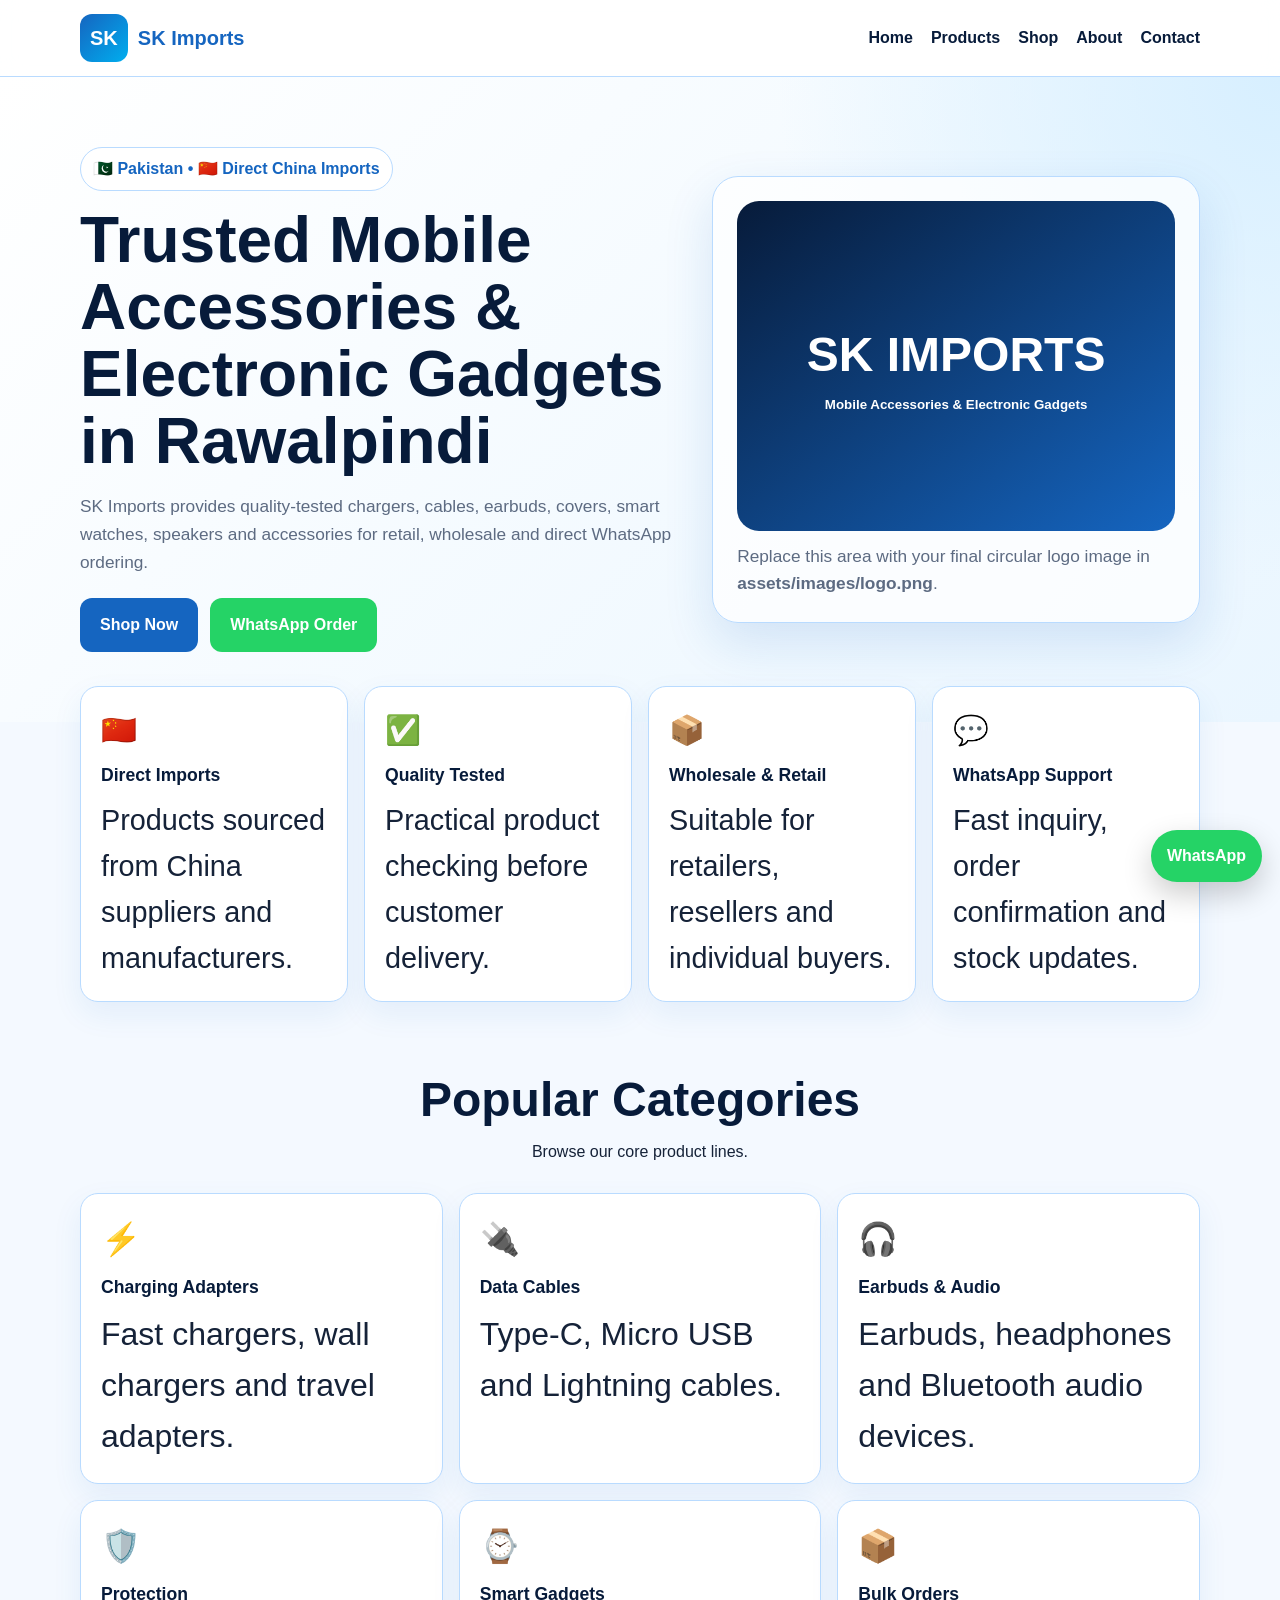
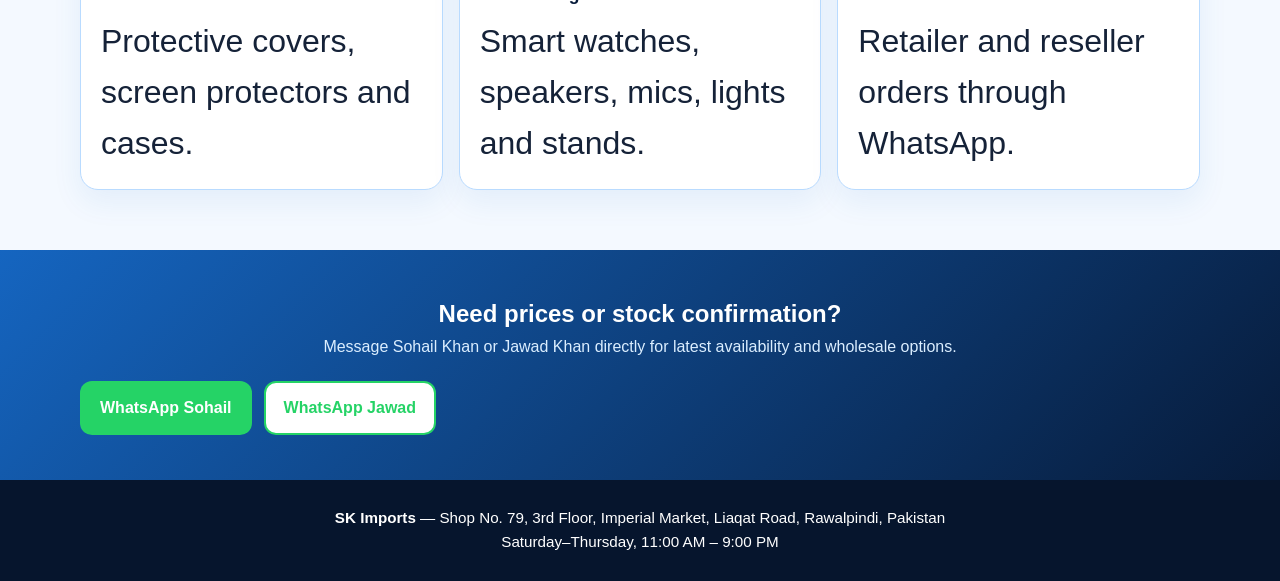
==== index.html @ f92d5bdb "Add files via upload Initial SK Imports Website Upload" ====
<!DOCTYPE html>
<html lang="en">
<head>
  <meta charset="UTF-8" />
  <meta name="viewport" content="width=device-width, initial-scale=1.0" />
  <title>SK Imports | Mobile Accessories & Electronic Gadgets</title>
  <meta name="description" content="SK Imports Rawalpindi - direct China imports of mobile accessories, electronic gadgets, chargers, cables, earbuds, smart watches and wholesale products." />
  <link rel="stylesheet" href="assets/css/style.css" />
</head>
<body>
  <header class="site-header">
    <div class="container nav-wrap">
      <a class="brand" href="index.html">
        <span class="brand-mark">SK</span>
        <span>SK Imports</span>
      </a>
      <button class="menu-btn" id="menuBtn">☰</button>
      <nav class="nav" id="nav">
        <a href="index.html">Home</a>
        <a href="products.html">Products</a>
        <a href="shop.html">Shop</a>
        <a href="about.html">About</a>
        <a href="contact.html">Contact</a>
      </nav>
    </div>
  </header>

  <main>
    <section class="hero">
      <div class="container hero-grid">
        <div class="hero-text">
          <div class="badge">🇵🇰 Pakistan • 🇨🇳 Direct China Imports</div>
          <h1>Trusted Mobile Accessories & Electronic Gadgets in Rawalpindi</h1>
          <p>SK Imports provides quality-tested chargers, cables, earbuds, covers, smart watches, speakers and accessories for retail, wholesale and direct WhatsApp ordering.</p>
          <div class="hero-actions">
            <a class="btn primary" href="shop.html">Shop Now</a>
            <a class="btn whatsapp" href="https://wa.me/923073342017?text=Hello%20SK%20Imports!%20I%20want%20to%20place%20an%20order." target="_blank">WhatsApp Order</a>
          </div>
        </div>
        <div class="hero-card">
          <div class="logo-placeholder">
            <span>SK IMPORTS</span>
            <small>Mobile Accessories & Electronic Gadgets</small>
          </div>
          <p class="micro">Replace this area with your final circular logo image in <b>assets/images/logo.png</b>.</p>
        </div>
      </div>
    </section>

    <section class="features container">
      <div class="feature-card">🇨🇳 <h3>Direct Imports</h3><p>Products sourced from China suppliers and manufacturers.</p></div>
      <div class="feature-card">✅ <h3>Quality Tested</h3><p>Practical product checking before customer delivery.</p></div>
      <div class="feature-card">📦 <h3>Wholesale & Retail</h3><p>Suitable for retailers, resellers and individual buyers.</p></div>
      <div class="feature-card">💬 <h3>WhatsApp Support</h3><p>Fast inquiry, order confirmation and stock updates.</p></div>
    </section>

    <section class="container section">
      <div class="section-head">
        <h2>Popular Categories</h2>
        <p>Browse our core product lines.</p>
      </div>
      <div class="category-grid">
        <a class="category-card" href="shop.html#chargers">⚡<h3>Charging Adapters</h3><p>Fast chargers, wall chargers and travel adapters.</p></a>
        <a class="category-card" href="shop.html#cables">🔌<h3>Data Cables</h3><p>Type-C, Micro USB and Lightning cables.</p></a>
        <a class="category-card" href="shop.html#audio">🎧<h3>Earbuds & Audio</h3><p>Earbuds, headphones and Bluetooth audio devices.</p></a>
        <a class="category-card" href="shop.html#protection">🛡️<h3>Protection</h3><p>Protective covers, screen protectors and cases.</p></a>
        <a class="category-card" href="shop.html#gadgets">⌚<h3>Smart Gadgets</h3><p>Smart watches, speakers, mics, lights and stands.</p></a>
        <a class="category-card" href="shop.html#bulk">📦<h3>Bulk Orders</h3><p>Retailer and reseller orders through WhatsApp.</p></a>
      </div>
    </section>

    <section class="cta">
      <div class="container cta-box">
        <h2>Need prices or stock confirmation?</h2>
        <p>Message Sohail Khan or Jawad Khan directly for latest availability and wholesale options.</p>
        <div class="hero-actions">
          <a class="btn whatsapp" href="https://wa.me/923073342017?text=Hello%20Sohail%20Khan!%20Please%20share%20SK%20Imports%20product%20details." target="_blank">WhatsApp Sohail</a>
          <a class="btn whatsapp outline-green" href="https://wa.me/923275238548?text=Hello%20Jawad%20Khan!%20Please%20share%20SK%20Imports%20product%20details." target="_blank">WhatsApp Jawad</a>
        </div>
      </div>
    </section>
  </main>

  <a class="floating-wa" href="https://wa.me/923073342017?text=Hello%20SK%20Imports!%20I%20want%20to%20order." target="_blank">WhatsApp</a>

  <footer class="footer">
    <div class="container">
      <p><b>SK Imports</b> — Shop No. 79, 3rd Floor, Imperial Market, Liaqat Road, Rawalpindi, Pakistan</p>
      <p>Saturday–Thursday, 11:00 AM – 9:00 PM</p>
    </div>
  </footer>
  <script src="assets/js/script.js"></script>
</body>
</html>
---- assets/css/style.css ----
*{box-sizing:border-box;margin:0;padding:0}
:root{
  --primary:#1565C0;
  --accent:#00AEEF;
  --dark:#071B3A;
  --soft:#F4F9FF;
  --line:#B9DBFF;
  --text:#152238;
  --muted:#5d6b82;
  --whatsapp:#25D366;
  --white:#fff;
}
body{font-family:Arial,Helvetica,sans-serif;background:var(--soft);color:var(--text);line-height:1.6}
a{text-decoration:none;color:inherit}
.container{width:min(1120px,92%);margin:auto}
.site-header{position:sticky;top:0;z-index:20;background:rgba(255,255,255,.92);backdrop-filter:blur(12px);border-bottom:1px solid var(--line)}
.nav-wrap{display:flex;justify-content:space-between;align-items:center;padding:14px 0}
.brand{display:flex;align-items:center;gap:10px;font-weight:800;color:var(--primary);font-size:1.25rem}
.brand-mark{background:linear-gradient(135deg,var(--primary),var(--accent));color:white;padding:8px 10px;border-radius:12px}
.nav{display:flex;gap:18px;align-items:center}
.nav a{font-weight:700;color:var(--dark)}
.menu-btn{display:none;background:var(--primary);color:white;border:0;border-radius:10px;padding:8px 12px;font-size:1.2rem}
.hero{background:radial-gradient(circle at top right,#d7efff,transparent 35%),linear-gradient(135deg,#ffffff,#eaf6ff);padding:70px 0}
.hero-grid{display:grid;grid-template-columns:1.1fr .9fr;gap:36px;align-items:center}
.badge{display:inline-block;background:white;border:1px solid var(--line);padding:8px 12px;border-radius:999px;color:var(--primary);font-weight:700;margin-bottom:16px}
.hero h1{font-size:clamp(2rem,5vw,4rem);line-height:1.05;color:var(--dark);margin-bottom:18px}
.hero p,.lead{font-size:1.08rem;color:var(--muted);max-width:760px}
.hero-actions{display:flex;gap:12px;flex-wrap:wrap;margin-top:22px}
.btn{display:inline-block;padding:12px 18px;border-radius:12px;font-weight:800;border:2px solid transparent;text-align:center}
.primary{background:var(--primary);color:white}
.whatsapp{background:var(--whatsapp);color:white}
.outline-green{background:white;color:var(--whatsapp);border-color:var(--whatsapp)}
.full{width:100%;margin-top:12px}
.hero-card{background:rgba(255,255,255,.75);border:1px solid var(--line);border-radius:26px;padding:24px;box-shadow:0 20px 50px rgba(21,101,192,.14)}
.logo-placeholder{height:330px;border-radius:22px;background:linear-gradient(145deg,#071B3A,#1565C0);display:flex;flex-direction:column;align-items:center;justify-content:center;color:white;text-align:center}
.logo-placeholder span{font-size:3rem;font-weight:900}
.logo-placeholder small{font-weight:700}
.micro{font-size:.85rem;margin-top:12px;color:var(--muted)}
.features{display:grid;grid-template-columns:repeat(4,1fr);gap:16px;margin-top:-36px}
.feature-card,.category-card,.shop-card,.team-card,.contact-card{background:white;border:1px solid var(--line);border-radius:18px;padding:20px;box-shadow:0 12px 30px rgba(21,101,192,.08)}
.feature-card{font-size:1.8rem}
.feature-card h3,.category-card h3{font-size:1.1rem;color:var(--dark);margin:8px 0}
.section{padding:60px 0}
.section-head{text-align:center;margin-bottom:28px}
.section-head h2,.page h1{font-size:clamp(1.8rem,4vw,3rem);color:var(--dark)}
.category-grid{display:grid;grid-template-columns:repeat(3,1fr);gap:16px}
.category-card{display:block;transition:.2s ease;font-size:2rem}
.category-card:hover{transform:translateY(-4px);border-color:var(--accent)}
.cta{padding:45px 0;background:linear-gradient(135deg,var(--primary),var(--dark));color:white}
.cta-box{text-align:center}
.cta p{color:#dbeeff}
.footer{background:#06152d;color:white;text-align:center;padding:26px 0;font-size:.95rem}
.page{min-height:70vh}
.product-list,.team-grid,.contact-grid{display:grid;grid-template-columns:repeat(2,1fr);gap:18px;margin-top:26px}
.product-list div{background:white;border:1px solid var(--line);border-radius:18px;padding:24px}
.product-list ul{padding-left:22px;margin-top:10px}
.filters{display:flex;gap:10px;flex-wrap:wrap;margin:24px 0}
.filters button{border:1px solid var(--line);background:white;border-radius:999px;padding:10px 14px;font-weight:800;cursor:pointer}
.filters button.active{background:var(--primary);color:white}
.shop-grid{display:grid;grid-template-columns:repeat(3,1fr);gap:18px}
.photo{height:160px;background:linear-gradient(135deg,#eef7ff,#ffffff);border:2px dashed var(--line);border-radius:14px;display:flex;align-items:center;justify-content:center;color:var(--primary);font-weight:800;margin-bottom:12px}
.stock{display:inline-block;padding:4px 10px;border-radius:999px;font-size:.8rem;font-weight:800;margin-bottom:8px}
.stock.in{background:#e7fff1;color:#087a35}
.stock.out{background:#ffeaea;color:#a30b0b}
.bulk-box{margin-top:30px;background:white;border:1px solid var(--line);border-radius:20px;padding:24px;text-align:center}
.wide{grid-column:1/-1}
.floating-wa{position:fixed;right:18px;bottom:18px;background:var(--whatsapp);color:white;font-weight:900;padding:13px 16px;border-radius:999px;box-shadow:0 12px 30px rgba(0,0,0,.2);z-index:30}
@media(max-width:850px){
  .menu-btn{display:block}
  .nav{display:none;position:absolute;left:4%;right:4%;top:64px;background:white;border:1px solid var(--line);border-radius:16px;padding:16px;flex-direction:column;align-items:flex-start}
  .nav.show{display:flex}
  .hero-grid,.product-list,.team-grid,.contact-grid{grid-template-columns:1fr}
  .features,.category-grid,.shop-grid{grid-template-columns:1fr}
  .hero{padding:44px 0}
  .logo-placeholder{height:230px}
  .floating-wa{left:18px;text-align:center}
}
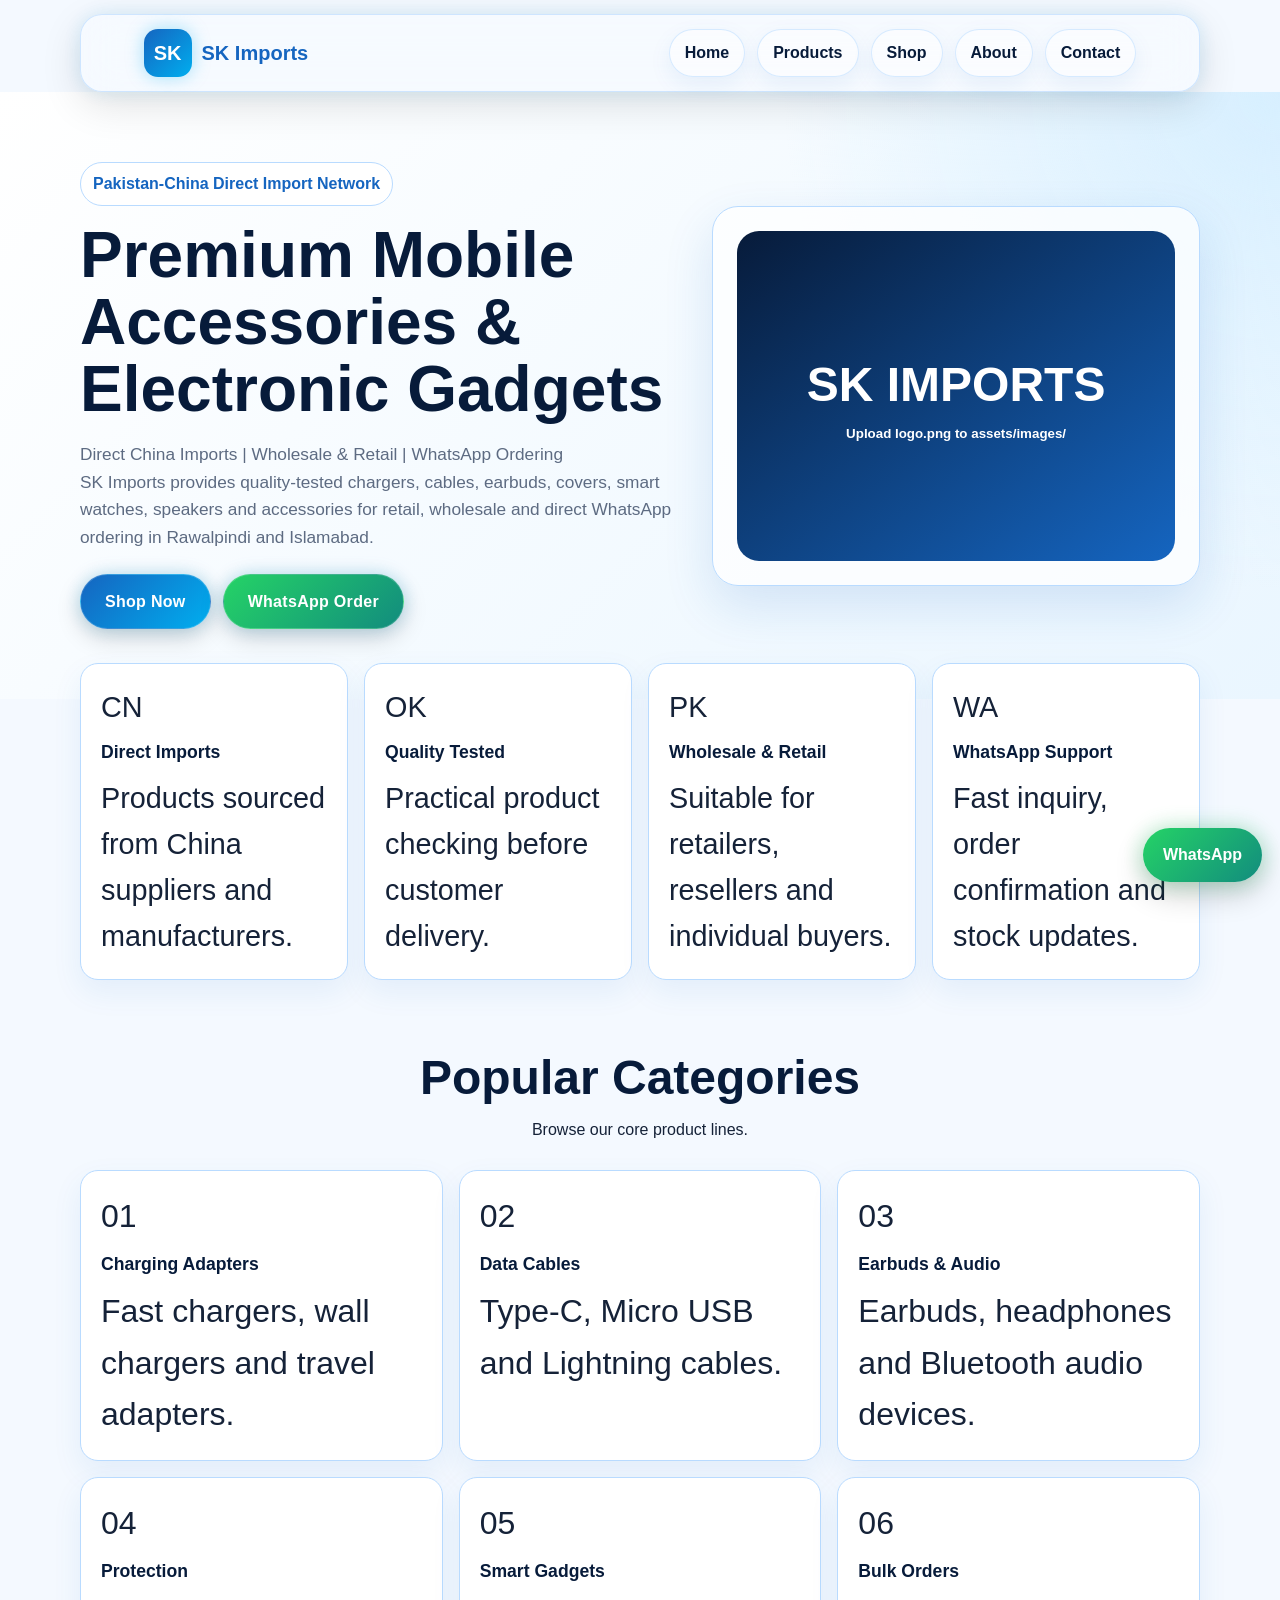
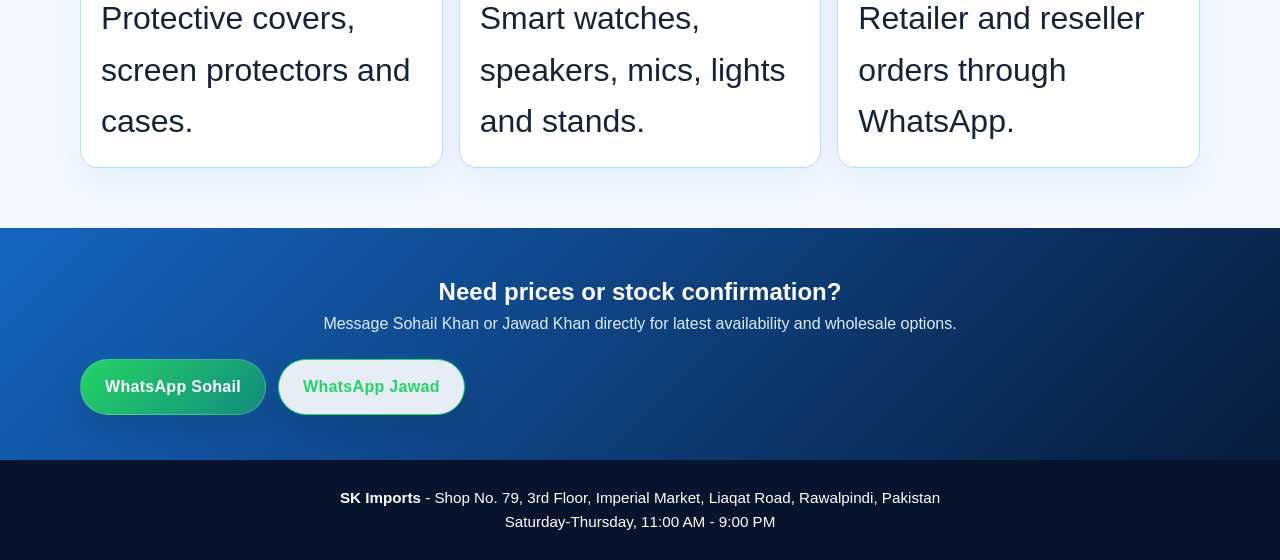
==== commit 8f4ae0d2: "Refine homepage typography and feature icons" ====
--- a/index.html
+++ b/index.html
@@ -5,6 +5,9 @@
   <meta name="viewport" content="width=device-width, initial-scale=1.0" />
   <title>SK Imports | Mobile Accessories & Electronic Gadgets</title>
   <meta name="description" content="SK Imports Rawalpindi - direct China imports of mobile accessories, electronic gadgets, chargers, cables, earbuds, smart watches and wholesale products." />
+  <link rel="preconnect" href="https://fonts.googleapis.com" />
+  <link rel="preconnect" href="https://fonts.gstatic.com" crossorigin />
+  <link href="https://fonts.googleapis.com/css2?family=Poppins:wght@300;400;500;600;700;800;900&display=swap" rel="stylesheet" />
   <link rel="stylesheet" href="assets/css/style.css" />
 </head>
 <body>
@@ -14,7 +17,7 @@
         <span class="brand-mark">SK</span>
         <span>SK Imports</span>
       </a>
-      <button class="menu-btn" id="menuBtn">☰</button>
+      <button class="menu-btn" id="menuBtn">Menu</button>
       <nav class="nav" id="nav">
         <a href="index.html">Home</a>
         <a href="products.html">Products</a>
@@ -29,29 +32,29 @@
     <section class="hero">
       <div class="container hero-grid">
         <div class="hero-text">
-          <div class="badge">🇵🇰 Pakistan • 🇨🇳 Direct China Imports</div>
-          <h1>Trusted Mobile Accessories & Electronic Gadgets in Rawalpindi</h1>
-          <p>SK Imports provides quality-tested chargers, cables, earbuds, covers, smart watches, speakers and accessories for retail, wholesale and direct WhatsApp ordering.</p>
+          <div class="badge">Pakistan-China Direct Import Network</div>
+          <h1>Premium Mobile Accessories & Electronic Gadgets</h1>
+          <p class="hero-subtitle">Direct China Imports | Wholesale & Retail | WhatsApp Ordering</p>
+          <p>SK Imports provides quality-tested chargers, cables, earbuds, covers, smart watches, speakers and accessories for retail, wholesale and direct WhatsApp ordering in Rawalpindi and Islamabad.</p>
           <div class="hero-actions">
             <a class="btn primary" href="shop.html">Shop Now</a>
             <a class="btn whatsapp" href="https://wa.me/923073342017?text=Hello%20SK%20Imports!%20I%20want%20to%20place%20an%20order." target="_blank">WhatsApp Order</a>
           </div>
         </div>
-        <div class="hero-card">
-          <div class="logo-placeholder">
+        <div class="hero-card logo-panel">
+          <div class="logo-placeholder premium-logo">
             <span>SK IMPORTS</span>
-            <small>Mobile Accessories & Electronic Gadgets</small>
+            <small>Upload logo.png to assets/images/</small>
           </div>
-          <p class="micro">Replace this area with your final circular logo image in <b>assets/images/logo.png</b>.</p>
         </div>
       </div>
     </section>
 
     <section class="features container">
-      <div class="feature-card">🇨🇳 <h3>Direct Imports</h3><p>Products sourced from China suppliers and manufacturers.</p></div>
-      <div class="feature-card">✅ <h3>Quality Tested</h3><p>Practical product checking before customer delivery.</p></div>
-      <div class="feature-card">📦 <h3>Wholesale & Retail</h3><p>Suitable for retailers, resellers and individual buyers.</p></div>
-      <div class="feature-card">💬 <h3>WhatsApp Support</h3><p>Fast inquiry, order confirmation and stock updates.</p></div>
+      <div class="feature-card"><div class="feature-icon">CN</div><h3>Direct Imports</h3><p>Products sourced from China suppliers and manufacturers.</p></div>
+      <div class="feature-card"><div class="feature-icon">OK</div><h3>Quality Tested</h3><p>Practical product checking before customer delivery.</p></div>
+      <div class="feature-card"><div class="feature-icon">PK</div><h3>Wholesale & Retail</h3><p>Suitable for retailers, resellers and individual buyers.</p></div>
+      <div class="feature-card"><div class="feature-icon">WA</div><h3>WhatsApp Support</h3><p>Fast inquiry, order confirmation and stock updates.</p></div>
     </section>
 
     <section class="container section">
@@ -60,12 +63,12 @@
         <p>Browse our core product lines.</p>
       </div>
       <div class="category-grid">
-        <a class="category-card" href="shop.html#chargers">⚡<h3>Charging Adapters</h3><p>Fast chargers, wall chargers and travel adapters.</p></a>
-        <a class="category-card" href="shop.html#cables">🔌<h3>Data Cables</h3><p>Type-C, Micro USB and Lightning cables.</p></a>
-        <a class="category-card" href="shop.html#audio">🎧<h3>Earbuds & Audio</h3><p>Earbuds, headphones and Bluetooth audio devices.</p></a>
-        <a class="category-card" href="shop.html#protection">🛡️<h3>Protection</h3><p>Protective covers, screen protectors and cases.</p></a>
-        <a class="category-card" href="shop.html#gadgets">⌚<h3>Smart Gadgets</h3><p>Smart watches, speakers, mics, lights and stands.</p></a>
-        <a class="category-card" href="shop.html#bulk">📦<h3>Bulk Orders</h3><p>Retailer and reseller orders through WhatsApp.</p></a>
+        <a class="category-card" href="shop.html#chargers"><div class="feature-icon">01</div><h3>Charging Adapters</h3><p>Fast chargers, wall chargers and travel adapters.</p></a>
+        <a class="category-card" href="shop.html#cables"><div class="feature-icon">02</div><h3>Data Cables</h3><p>Type-C, Micro USB and Lightning cables.</p></a>
+        <a class="category-card" href="shop.html#audio"><div class="feature-icon">03</div><h3>Earbuds & Audio</h3><p>Earbuds, headphones and Bluetooth audio devices.</p></a>
+        <a class="category-card" href="shop.html#protection"><div class="feature-icon">04</div><h3>Protection</h3><p>Protective covers, screen protectors and cases.</p></a>
+        <a class="category-card" href="shop.html#gadgets"><div class="feature-icon">05</div><h3>Smart Gadgets</h3><p>Smart watches, speakers, mics, lights and stands.</p></a>
+        <a class="category-card" href="shop.html#bulk"><div class="feature-icon">06</div><h3>Bulk Orders</h3><p>Retailer and reseller orders through WhatsApp.</p></a>
       </div>
     </section>
 
@@ -85,10 +88,10 @@
 
   <footer class="footer">
     <div class="container">
-      <p><b>SK Imports</b> — Shop No. 79, 3rd Floor, Imperial Market, Liaqat Road, Rawalpindi, Pakistan</p>
-      <p>Saturday–Thursday, 11:00 AM – 9:00 PM</p>
+      <p><b>SK Imports</b> - Shop No. 79, 3rd Floor, Imperial Market, Liaqat Road, Rawalpindi, Pakistan</p>
+      <p>Saturday-Thursday, 11:00 AM - 9:00 PM</p>
     </div>
   </footer>
   <script src="assets/js/script.js"></script>
 </body>
-</html>
+</html>
--- a/assets/css/style.css
+++ b/assets/css/style.css
@@ -13,23 +13,27 @@
 body{font-family:Arial,Helvetica,sans-serif;background:var(--soft);color:var(--text);line-height:1.6}
 a{text-decoration:none;color:inherit}
 .container{width:min(1120px,92%);margin:auto}
-.site-header{position:sticky;top:0;z-index:20;background:rgba(255,255,255,.92);backdrop-filter:blur(12px);border-bottom:1px solid var(--line)}
-.nav-wrap{display:flex;justify-content:space-between;align-items:center;padding:14px 0}
+.site-header{position:sticky;top:14px;z-index:999;width:min(1120px,92%);margin:14px auto 0;background:rgba(255,255,255,.18);backdrop-filter:blur(18px);border:1px solid rgba(185,219,255,.65);border-radius:22px;box-shadow:0 12px 40px rgba(0,0,0,.12),0 0 20px rgba(0,174,239,.12)}
+.nav-wrap{display:flex;justify-content:space-between;align-items:center;padding:14px 18px}
 .brand{display:flex;align-items:center;gap:10px;font-weight:800;color:var(--primary);font-size:1.25rem}
-.brand-mark{background:linear-gradient(135deg,var(--primary),var(--accent));color:white;padding:8px 10px;border-radius:12px}
-.nav{display:flex;gap:18px;align-items:center}
-.nav a{font-weight:700;color:var(--dark)}
-.menu-btn{display:none;background:var(--primary);color:white;border:0;border-radius:10px;padding:8px 12px;font-size:1.2rem}
+.brand-mark{background:linear-gradient(135deg,var(--primary),var(--accent));color:white;padding:8px 10px;border-radius:14px;box-shadow:0 0 18px rgba(0,174,239,.35)}
+.nav{display:flex;gap:12px;align-items:center}
+.nav a{font-weight:800;color:var(--dark);padding:10px 15px;border-radius:999px;background:rgba(255,255,255,.48);border:1px solid rgba(185,219,255,.55);box-shadow:0 8px 22px rgba(21,101,192,.08);transition:all .3s ease}
+.nav a:hover{color:white;background:linear-gradient(135deg,#1565C0,#00AEEF);transform:translateY(-3px);box-shadow:0 12px 28px rgba(0,174,239,.28)}
+.menu-btn{display:none;background:linear-gradient(135deg,#1565C0,#00AEEF);color:white;border:0;border-radius:999px;padding:9px 14px;font-size:1.2rem;box-shadow:0 8px 25px rgba(0,174,239,.25)}
 .hero{background:radial-gradient(circle at top right,#d7efff,transparent 35%),linear-gradient(135deg,#ffffff,#eaf6ff);padding:70px 0}
 .hero-grid{display:grid;grid-template-columns:1.1fr .9fr;gap:36px;align-items:center}
 .badge{display:inline-block;background:white;border:1px solid var(--line);padding:8px 12px;border-radius:999px;color:var(--primary);font-weight:700;margin-bottom:16px}
 .hero h1{font-size:clamp(2rem,5vw,4rem);line-height:1.05;color:var(--dark);margin-bottom:18px}
 .hero p,.lead{font-size:1.08rem;color:var(--muted);max-width:760px}
 .hero-actions{display:flex;gap:12px;flex-wrap:wrap;margin-top:22px}
-.btn{display:inline-block;padding:12px 18px;border-radius:12px;font-weight:800;border:2px solid transparent;text-align:center}
-.primary{background:var(--primary);color:white}
-.whatsapp{background:var(--whatsapp);color:white}
-.outline-green{background:white;color:var(--whatsapp);border-color:var(--whatsapp)}
+.btn{display:inline-flex;align-items:center;justify-content:center;padding:14px 24px;border-radius:999px;font-weight:800;letter-spacing:.3px;border:1px solid rgba(255,255,255,.18);text-align:center;position:relative;overflow:hidden;backdrop-filter:blur(14px);transition:all .35s ease;box-shadow:0 8px 25px rgba(0,0,0,.18),0 0 18px rgba(0,174,239,.22);transform:translateY(0)}
+.btn:hover{transform:translateY(-4px) scale(1.03);box-shadow:0 15px 35px rgba(0,174,239,.35),0 0 25px rgba(0,174,239,.4)}
+.btn::before{content:'';position:absolute;top:0;left:-100%;width:100%;height:100%;background:linear-gradient(90deg,transparent,rgba(255,255,255,.25),transparent);transition:.7s}
+.btn:hover::before{left:100%}
+.primary{background:linear-gradient(135deg,#1565C0,#00AEEF);color:white}
+.whatsapp{background:linear-gradient(135deg,#25D366,#128C7E);color:white}
+.outline-green{background:rgba(255,255,255,.9);color:var(--whatsapp);border-color:var(--whatsapp)}
 .full{width:100%;margin-top:12px}
 .hero-card{background:rgba(255,255,255,.75);border:1px solid var(--line);border-radius:26px;padding:24px;box-shadow:0 20px 50px rgba(21,101,192,.14)}
 .logo-placeholder{height:330px;border-radius:22px;background:linear-gradient(145deg,#071B3A,#1565C0);display:flex;flex-direction:column;align-items:center;justify-content:center;color:white;text-align:center}
@@ -55,8 +59,9 @@
 .product-list div{background:white;border:1px solid var(--line);border-radius:18px;padding:24px}
 .product-list ul{padding-left:22px;margin-top:10px}
 .filters{display:flex;gap:10px;flex-wrap:wrap;margin:24px 0}
-.filters button{border:1px solid var(--line);background:white;border-radius:999px;padding:10px 14px;font-weight:800;cursor:pointer}
-.filters button.active{background:var(--primary);color:white}
+.filters button{border:1px solid var(--line);background:white;border-radius:999px;padding:10px 14px;font-weight:800;cursor:pointer;transition:all .3s ease;box-shadow:0 8px 20px rgba(21,101,192,.08)}
+.filters button:hover{transform:translateY(-2px)}
+.filters button.active{background:linear-gradient(135deg,#1565C0,#00AEEF);color:white}
 .shop-grid{display:grid;grid-template-columns:repeat(3,1fr);gap:18px}
 .photo{height:160px;background:linear-gradient(135deg,#eef7ff,#ffffff);border:2px dashed var(--line);border-radius:14px;display:flex;align-items:center;justify-content:center;color:var(--primary);font-weight:800;margin-bottom:12px}
 .stock{display:inline-block;padding:4px 10px;border-radius:999px;font-size:.8rem;font-weight:800;margin-bottom:8px}
@@ -64,11 +69,14 @@
 .stock.out{background:#ffeaea;color:#a30b0b}
 .bulk-box{margin-top:30px;background:white;border:1px solid var(--line);border-radius:20px;padding:24px;text-align:center}
 .wide{grid-column:1/-1}
-.floating-wa{position:fixed;right:18px;bottom:18px;background:var(--whatsapp);color:white;font-weight:900;padding:13px 16px;border-radius:999px;box-shadow:0 12px 30px rgba(0,0,0,.2);z-index:30}
+.floating-wa{position:fixed;right:18px;bottom:18px;background:linear-gradient(135deg,#25D366,#128C7E);color:white;font-weight:900;padding:14px 20px;border-radius:999px;box-shadow:0 12px 30px rgba(0,0,0,.2),0 0 22px rgba(37,211,102,.32);z-index:30;transition:all .3s ease}
+.floating-wa:hover{transform:translateY(-4px) scale(1.04)}
 @media(max-width:850px){
+  .site-header{top:8px;margin-top:8px}
   .menu-btn{display:block}
-  .nav{display:none;position:absolute;left:4%;right:4%;top:64px;background:white;border:1px solid var(--line);border-radius:16px;padding:16px;flex-direction:column;align-items:flex-start}
+  .nav{display:none;position:absolute;left:0;right:0;top:70px;background:rgba(255,255,255,.96);border:1px solid var(--line);border-radius:16px;padding:16px;flex-direction:column;align-items:stretch;box-shadow:0 16px 40px rgba(0,0,0,.14)}
   .nav.show{display:flex}
+  .nav a{text-align:center}
   .hero-grid,.product-list,.team-grid,.contact-grid{grid-template-columns:1fr}
   .features,.category-grid,.shop-grid{grid-template-columns:1fr}
   .hero{padding:44px 0}
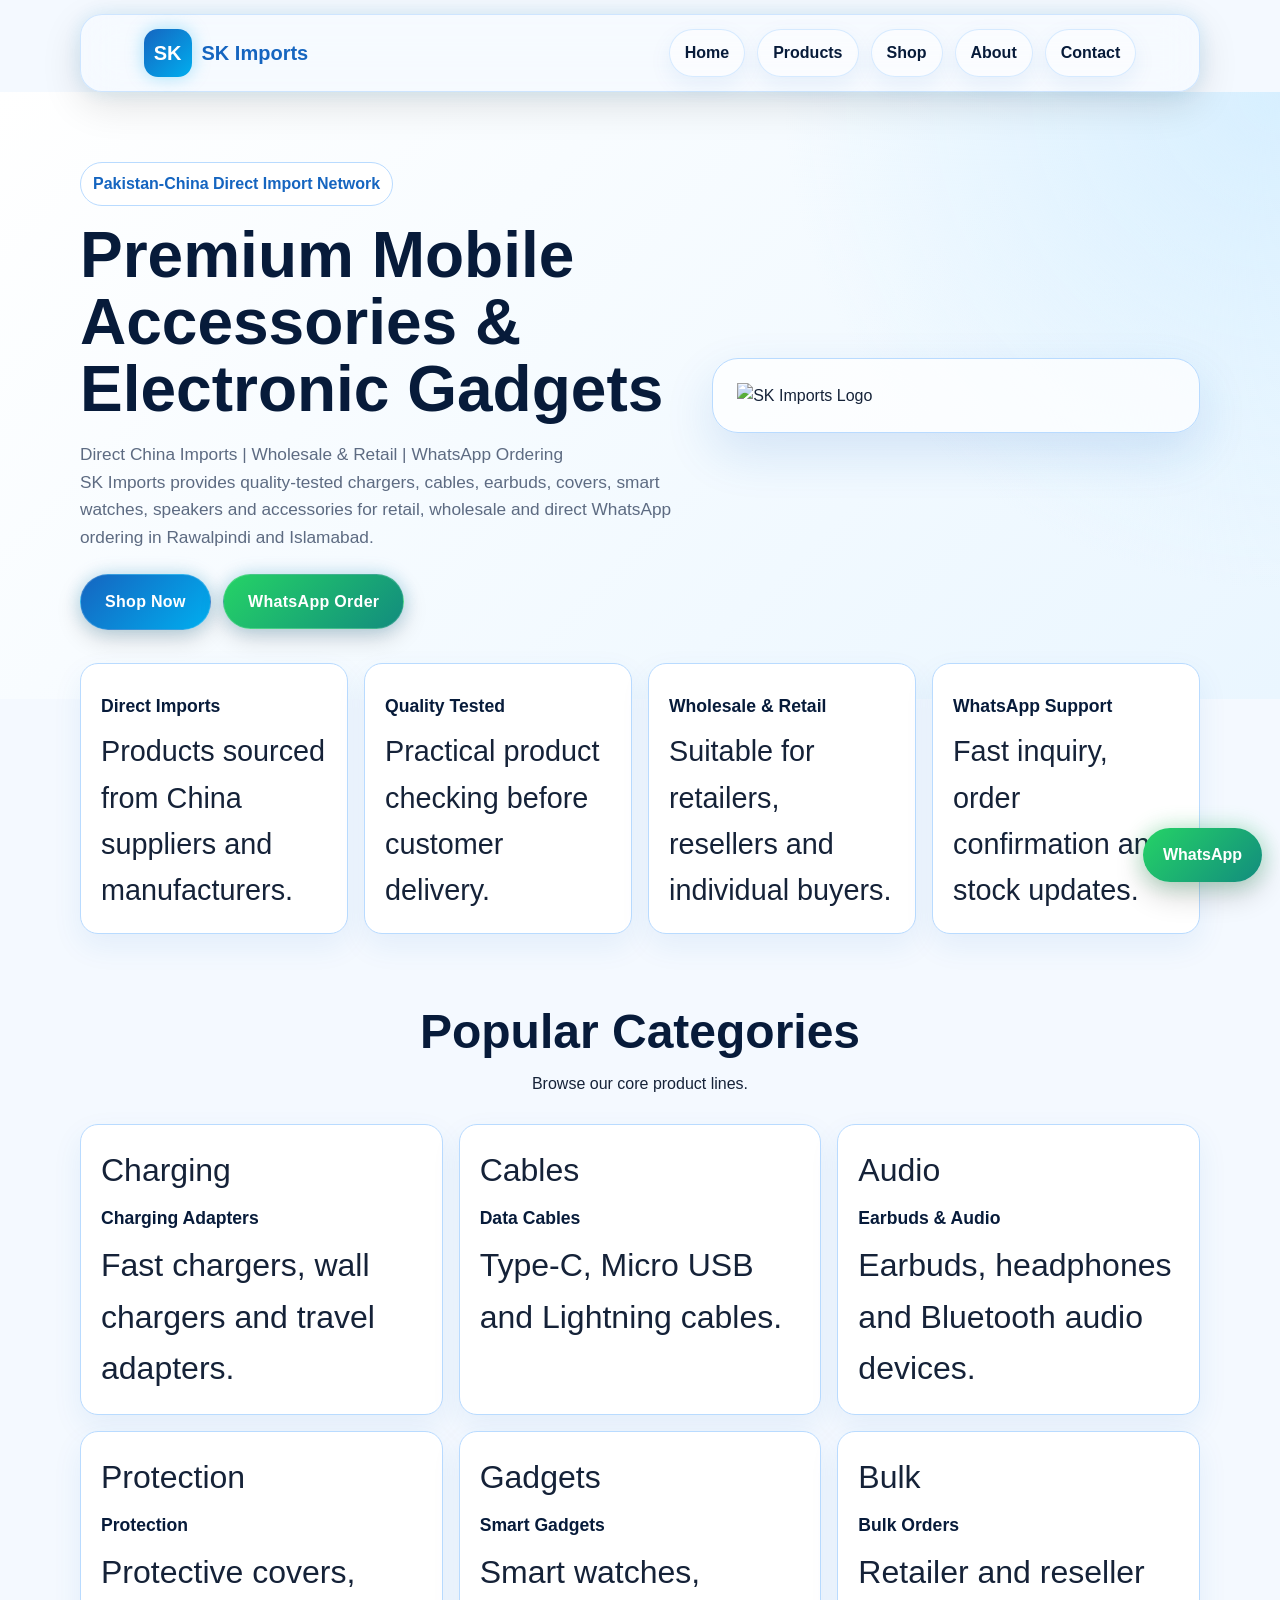
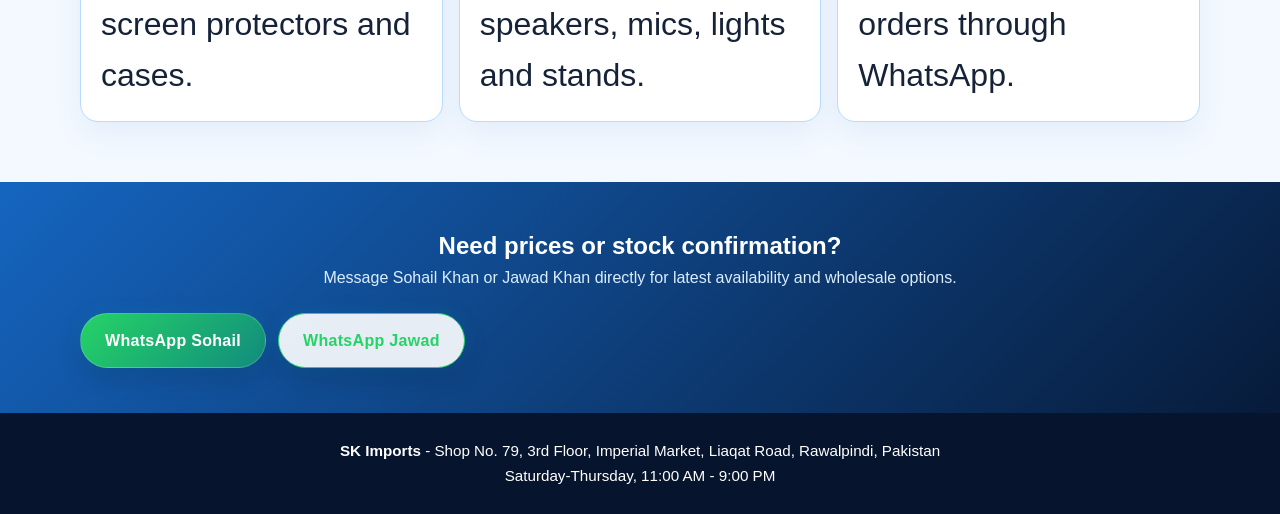
==== commit 3ee68cdb: "Integrate logo and replace text icon boxes" ====
--- a/index.html
+++ b/index.html
@@ -7,7 +7,7 @@
   <meta name="description" content="SK Imports Rawalpindi - direct China imports of mobile accessories, electronic gadgets, chargers, cables, earbuds, smart watches and wholesale products." />
   <link rel="preconnect" href="https://fonts.googleapis.com" />
   <link rel="preconnect" href="https://fonts.gstatic.com" crossorigin />
-  <link href="https://fonts.googleapis.com/css2?family=Poppins:wght@300;400;500;600;700;800;900&display=swap" rel="stylesheet" />
+  <link href="https://fonts.googleapis.com/css2?family=Poppins:wght@400;500;600;700;800&display=swap" rel="stylesheet" />
   <link rel="stylesheet" href="assets/css/style.css" />
 </head>
 <body>
@@ -42,19 +42,16 @@
           </div>
         </div>
         <div class="hero-card logo-panel">
-          <div class="logo-placeholder premium-logo">
-            <span>SK IMPORTS</span>
-            <small>Upload logo.png to assets/images/</small>
-          </div>
+          <img class="hero-logo" src="[data-uri]" alt="SK Imports Logo" />
         </div>
       </div>
     </section>
 
     <section class="features container">
-      <div class="feature-card"><div class="feature-icon">CN</div><h3>Direct Imports</h3><p>Products sourced from China suppliers and manufacturers.</p></div>
-      <div class="feature-card"><div class="feature-icon">OK</div><h3>Quality Tested</h3><p>Practical product checking before customer delivery.</p></div>
-      <div class="feature-card"><div class="feature-icon">PK</div><h3>Wholesale & Retail</h3><p>Suitable for retailers, resellers and individual buyers.</p></div>
-      <div class="feature-card"><div class="feature-icon">WA</div><h3>WhatsApp Support</h3><p>Fast inquiry, order confirmation and stock updates.</p></div>
+      <div class="feature-card"><div class="feature-symbol import-symbol"></div><h3>Direct Imports</h3><p>Products sourced from China suppliers and manufacturers.</p></div>
+      <div class="feature-card"><div class="feature-symbol quality-symbol"></div><h3>Quality Tested</h3><p>Practical product checking before customer delivery.</p></div>
+      <div class="feature-card"><div class="feature-symbol trade-symbol"></div><h3>Wholesale & Retail</h3><p>Suitable for retailers, resellers and individual buyers.</p></div>
+      <div class="feature-card"><div class="feature-symbol support-symbol"></div><h3>WhatsApp Support</h3><p>Fast inquiry, order confirmation and stock updates.</p></div>
     </section>
 
     <section class="container section">
@@ -63,12 +60,12 @@
         <p>Browse our core product lines.</p>
       </div>
       <div class="category-grid">
-        <a class="category-card" href="shop.html#chargers"><div class="feature-icon">01</div><h3>Charging Adapters</h3><p>Fast chargers, wall chargers and travel adapters.</p></a>
-        <a class="category-card" href="shop.html#cables"><div class="feature-icon">02</div><h3>Data Cables</h3><p>Type-C, Micro USB and Lightning cables.</p></a>
-        <a class="category-card" href="shop.html#audio"><div class="feature-icon">03</div><h3>Earbuds & Audio</h3><p>Earbuds, headphones and Bluetooth audio devices.</p></a>
-        <a class="category-card" href="shop.html#protection"><div class="feature-icon">04</div><h3>Protection</h3><p>Protective covers, screen protectors and cases.</p></a>
-        <a class="category-card" href="shop.html#gadgets"><div class="feature-icon">05</div><h3>Smart Gadgets</h3><p>Smart watches, speakers, mics, lights and stands.</p></a>
-        <a class="category-card" href="shop.html#bulk"><div class="feature-icon">06</div><h3>Bulk Orders</h3><p>Retailer and reseller orders through WhatsApp.</p></a>
+        <a class="category-card" href="shop.html#chargers"><span class="category-label">Charging</span><h3>Charging Adapters</h3><p>Fast chargers, wall chargers and travel adapters.</p></a>
+        <a class="category-card" href="shop.html#cables"><span class="category-label">Cables</span><h3>Data Cables</h3><p>Type-C, Micro USB and Lightning cables.</p></a>
+        <a class="category-card" href="shop.html#audio"><span class="category-label">Audio</span><h3>Earbuds & Audio</h3><p>Earbuds, headphones and Bluetooth audio devices.</p></a>
+        <a class="category-card" href="shop.html#protection"><span class="category-label">Protection</span><h3>Protection</h3><p>Protective covers, screen protectors and cases.</p></a>
+        <a class="category-card" href="shop.html#gadgets"><span class="category-label">Gadgets</span><h3>Smart Gadgets</h3><p>Smart watches, speakers, mics, lights and stands.</p></a>
+        <a class="category-card" href="shop.html#bulk"><span class="category-label">Bulk</span><h3>Bulk Orders</h3><p>Retailer and reseller orders through WhatsApp.</p></a>
       </div>
     </section>
 
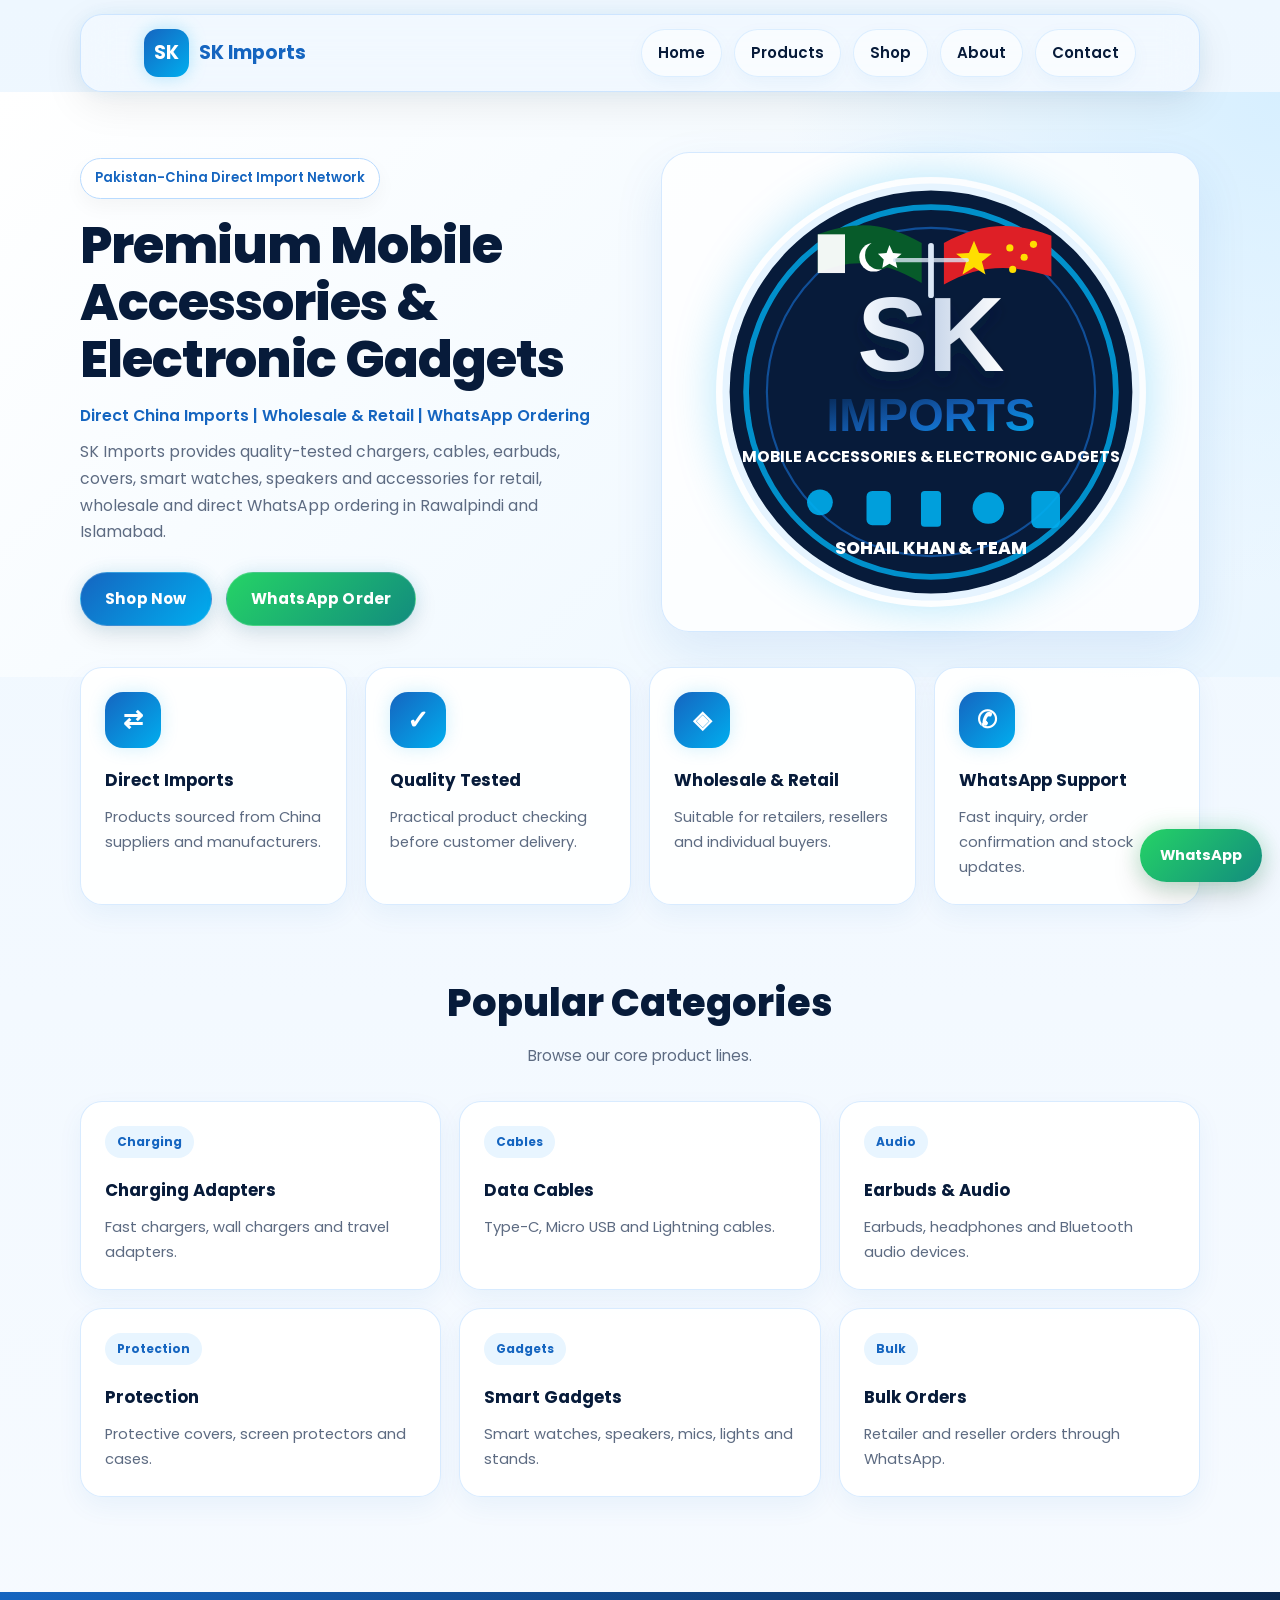
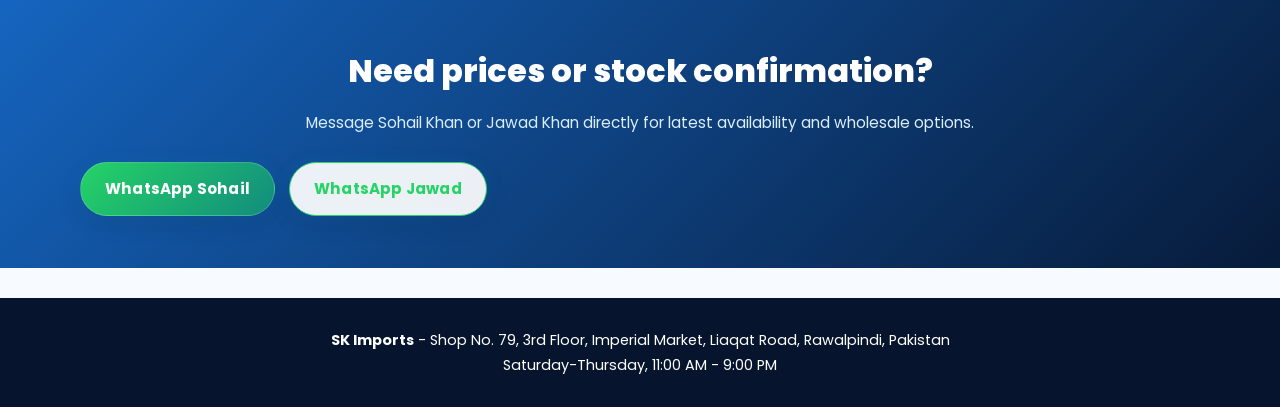
==== commit f46ed0b9: "Replace broken logo image with stable inline SVG logo" ====
--- a/index.html
+++ b/index.html
@@ -42,7 +42,35 @@
           </div>
         </div>
         <div class="hero-card logo-panel">
-          <img class="hero-logo" src="[data-uri]" alt="SK Imports Logo" />
+          <svg class="hero-logo svg-logo" viewBox="0 0 600 600" role="img" aria-label="SK Imports logo">
+            <defs>
+              <linearGradient id="blueGlow" x1="0" x2="1" y1="0" y2="1"><stop offset="0" stop-color="#06224a"/><stop offset=".55" stop-color="#1565C0"/><stop offset="1" stop-color="#00AEEF"/></linearGradient>
+              <linearGradient id="silver" x1="0" x2="1"><stop offset="0" stop-color="#f7fbff"/><stop offset=".5" stop-color="#c7d5e9"/><stop offset="1" stop-color="#ffffff"/></linearGradient>
+              <filter id="shadow"><feDropShadow dx="0" dy="14" stdDeviation="10" flood-color="#001b3d" flood-opacity=".35"/></filter>
+            </defs>
+            <circle cx="300" cy="300" r="286" fill="#071B3A" stroke="#e6f4ff" stroke-width="10"/>
+            <circle cx="300" cy="300" r="258" fill="none" stroke="#00AEEF" stroke-width="8" opacity=".8"/>
+            <circle cx="300" cy="300" r="229" fill="none" stroke="#1565C0" stroke-width="3" opacity=".7"/>
+            <g transform="translate(142 64)">
+              <path d="M0 16 C60 -6 98 2 145 28 L145 84 C93 52 47 48 0 70 Z" fill="#075b2a"/>
+              <rect x="0" y="16" width="38" height="54" fill="#fff" opacity=".95"/>
+              <circle cx="78" cy="48" r="20" fill="#fff"/>
+              <circle cx="86" cy="45" r="20" fill="#075b2a"/>
+              <path d="M100 31 l5 11 12 1-9 8 3 12-11-6-10 6 2-12-8-8 12-1z" fill="#fff"/>
+            </g>
+            <g transform="translate(318 64)">
+              <path d="M0 28 C48 2 95 -4 150 18 L150 75 C92 56 47 59 0 86 Z" fill="#de1f26"/>
+              <path d="M42 25 l7 17 18 1-14 11 5 18-16-10-16 10 5-18-14-11 18-1z" fill="#ffde00"/>
+              <circle cx="92" cy="35" r="5" fill="#ffde00"/><circle cx="112" cy="48" r="5" fill="#ffde00"/><circle cx="96" cy="65" r="5" fill="#ffde00"/><circle cx="125" cy="30" r="5" fill="#ffde00"/>
+            </g>
+            <path d="M300 96 L300 165" stroke="#dbe8f7" stroke-width="8" stroke-linecap="round"/>
+            <path d="M250 116 L350 116" stroke="#dbe8f7" stroke-width="6" stroke-linecap="round" opacity=".8"/>
+            <text x="300" y="270" text-anchor="middle" font-size="148" font-weight="900" font-family="Poppins, Arial" fill="url(#silver)" filter="url(#shadow)">SK</text>
+            <text x="300" y="355" text-anchor="middle" font-size="64" font-weight="900" font-family="Poppins, Arial" fill="url(#blueGlow)">IMPORTS</text>
+            <text x="300" y="397" text-anchor="middle" font-size="22" font-weight="700" font-family="Poppins, Arial" fill="#ffffff">MOBILE ACCESSORIES & ELECTRONIC GADGETS</text>
+            <g fill="#00AEEF" opacity=".9"><circle cx="145" cy="454" r="18"/><rect x="210" y="438" width="34" height="48" rx="8"/><rect x="286" y="438" width="28" height="50" rx="5"/><circle cx="380" cy="462" r="22"/><rect x="440" y="438" width="40" height="52" rx="9"/></g>
+            <text x="300" y="526" text-anchor="middle" font-size="24" font-weight="800" font-family="Poppins, Arial" fill="#ffffff">SOHAIL KHAN & TEAM</text>
+          </svg>
         </div>
       </div>
     </section>
--- a/assets/css/style.css
+++ b/assets/css/style.css
@@ -10,76 +10,80 @@
   --whatsapp:#25D366;
   --white:#fff;
 }
-body{font-family:Arial,Helvetica,sans-serif;background:var(--soft);color:var(--text);line-height:1.6}
+body{font-family:'Poppins',Arial,sans-serif;background:linear-gradient(180deg,#eef7ff,#f8fbff);color:var(--text);line-height:1.7;font-size:15px;-webkit-font-smoothing:antialiased}
 a{text-decoration:none;color:inherit}
 .container{width:min(1120px,92%);margin:auto}
-.site-header{position:sticky;top:14px;z-index:999;width:min(1120px,92%);margin:14px auto 0;background:rgba(255,255,255,.18);backdrop-filter:blur(18px);border:1px solid rgba(185,219,255,.65);border-radius:22px;box-shadow:0 12px 40px rgba(0,0,0,.12),0 0 20px rgba(0,174,239,.12)}
+.site-header{position:sticky;top:14px;z-index:999;width:min(1120px,92%);margin:14px auto 0;background:rgba(255,255,255,.22);backdrop-filter:blur(18px);border:1px solid rgba(185,219,255,.65);border-radius:22px;box-shadow:0 12px 40px rgba(0,0,0,.08),0 0 20px rgba(0,174,239,.08)}
 .nav-wrap{display:flex;justify-content:space-between;align-items:center;padding:14px 18px}
-.brand{display:flex;align-items:center;gap:10px;font-weight:800;color:var(--primary);font-size:1.25rem}
-.brand-mark{background:linear-gradient(135deg,var(--primary),var(--accent));color:white;padding:8px 10px;border-radius:14px;box-shadow:0 0 18px rgba(0,174,239,.35)}
+.brand{display:flex;align-items:center;gap:10px;font-weight:700;color:var(--primary);font-size:1.18rem}
+.brand-mark{background:linear-gradient(135deg,var(--primary),var(--accent));color:white;padding:8px 10px;border-radius:14px;box-shadow:0 0 18px rgba(0,174,239,.28)}
 .nav{display:flex;gap:12px;align-items:center}
-.nav a{font-weight:800;color:var(--dark);padding:10px 15px;border-radius:999px;background:rgba(255,255,255,.48);border:1px solid rgba(185,219,255,.55);box-shadow:0 8px 22px rgba(21,101,192,.08);transition:all .3s ease}
-.nav a:hover{color:white;background:linear-gradient(135deg,#1565C0,#00AEEF);transform:translateY(-3px);box-shadow:0 12px 28px rgba(0,174,239,.28)}
-.menu-btn{display:none;background:linear-gradient(135deg,#1565C0,#00AEEF);color:white;border:0;border-radius:999px;padding:9px 14px;font-size:1.2rem;box-shadow:0 8px 25px rgba(0,174,239,.25)}
-.hero{background:radial-gradient(circle at top right,#d7efff,transparent 35%),linear-gradient(135deg,#ffffff,#eaf6ff);padding:70px 0}
-.hero-grid{display:grid;grid-template-columns:1.1fr .9fr;gap:36px;align-items:center}
-.badge{display:inline-block;background:white;border:1px solid var(--line);padding:8px 12px;border-radius:999px;color:var(--primary);font-weight:700;margin-bottom:16px}
-.hero h1{font-size:clamp(2rem,5vw,4rem);line-height:1.05;color:var(--dark);margin-bottom:18px}
-.hero p,.lead{font-size:1.08rem;color:var(--muted);max-width:760px}
-.hero-actions{display:flex;gap:12px;flex-wrap:wrap;margin-top:22px}
-.btn{display:inline-flex;align-items:center;justify-content:center;padding:14px 24px;border-radius:999px;font-weight:800;letter-spacing:.3px;border:1px solid rgba(255,255,255,.18);text-align:center;position:relative;overflow:hidden;backdrop-filter:blur(14px);transition:all .35s ease;box-shadow:0 8px 25px rgba(0,0,0,.18),0 0 18px rgba(0,174,239,.22);transform:translateY(0)}
-.btn:hover{transform:translateY(-4px) scale(1.03);box-shadow:0 15px 35px rgba(0,174,239,.35),0 0 25px rgba(0,174,239,.4)}
-.btn::before{content:'';position:absolute;top:0;left:-100%;width:100%;height:100%;background:linear-gradient(90deg,transparent,rgba(255,255,255,.25),transparent);transition:.7s}
-.btn:hover::before{left:100%}
+.nav a{font-weight:600;font-size:.94rem;color:var(--dark);padding:10px 16px;border-radius:999px;background:rgba(255,255,255,.5);border:1px solid rgba(185,219,255,.45);box-shadow:0 6px 18px rgba(21,101,192,.05);transition:all .3s ease}
+.nav a:hover{color:white;background:linear-gradient(135deg,#1565C0,#00AEEF);transform:translateY(-2px)}
+.menu-btn{display:none;background:linear-gradient(135deg,#1565C0,#00AEEF);color:white;border:0;border-radius:999px;padding:9px 14px;font-size:.95rem;font-weight:600}
+.hero{background:radial-gradient(circle at top right,#d7efff,transparent 35%),linear-gradient(135deg,#ffffff,#eaf6ff);padding:60px 0 45px}
+.hero-grid{display:grid;grid-template-columns:1fr 1fr;gap:42px;align-items:center}
+.badge{display:inline-block;background:white;border:1px solid var(--line);padding:8px 14px;border-radius:999px;color:var(--primary);font-weight:600;font-size:.82rem;margin-bottom:18px;box-shadow:0 8px 20px rgba(0,0,0,.04)}
+.hero h1{font-size:clamp(2.1rem,4vw,3.8rem);line-height:1.12;color:var(--dark);margin-bottom:14px;font-weight:800;letter-spacing:-1px;max-width:650px}
+.hero-subtitle{font-size:1rem;font-weight:600;color:var(--primary)!important;margin-bottom:10px}
+.hero p,.lead{font-size:.98rem;color:var(--muted);max-width:620px}
+.hero-actions{display:flex;gap:14px;flex-wrap:wrap;margin-top:26px}
+.btn{display:inline-flex;align-items:center;justify-content:center;padding:13px 24px;border-radius:999px;font-weight:700;font-size:.95rem;letter-spacing:.2px;border:1px solid rgba(255,255,255,.18);position:relative;overflow:hidden;transition:all .35s ease;box-shadow:0 8px 25px rgba(0,0,0,.1),0 0 18px rgba(0,174,239,.12)}
+.btn:hover{transform:translateY(-3px) scale(1.02)}
 .primary{background:linear-gradient(135deg,#1565C0,#00AEEF);color:white}
 .whatsapp{background:linear-gradient(135deg,#25D366,#128C7E);color:white}
-.outline-green{background:rgba(255,255,255,.9);color:var(--whatsapp);border-color:var(--whatsapp)}
+.outline-green{background:rgba(255,255,255,.92);color:var(--whatsapp);border-color:var(--whatsapp)}
 .full{width:100%;margin-top:12px}
-.hero-card{background:rgba(255,255,255,.75);border:1px solid var(--line);border-radius:26px;padding:24px;box-shadow:0 20px 50px rgba(21,101,192,.14)}
-.logo-placeholder{height:330px;border-radius:22px;background:linear-gradient(145deg,#071B3A,#1565C0);display:flex;flex-direction:column;align-items:center;justify-content:center;color:white;text-align:center}
-.logo-placeholder span{font-size:3rem;font-weight:900}
-.logo-placeholder small{font-weight:700}
-.micro{font-size:.85rem;margin-top:12px;color:var(--muted)}
-.features{display:grid;grid-template-columns:repeat(4,1fr);gap:16px;margin-top:-36px}
-.feature-card,.category-card,.shop-card,.team-card,.contact-card{background:white;border:1px solid var(--line);border-radius:18px;padding:20px;box-shadow:0 12px 30px rgba(21,101,192,.08)}
-.feature-card{font-size:1.8rem}
-.feature-card h3,.category-card h3{font-size:1.1rem;color:var(--dark);margin:8px 0}
-.section{padding:60px 0}
-.section-head{text-align:center;margin-bottom:28px}
-.section-head h2,.page h1{font-size:clamp(1.8rem,4vw,3rem);color:var(--dark)}
-.category-grid{display:grid;grid-template-columns:repeat(3,1fr);gap:16px}
-.category-card{display:block;transition:.2s ease;font-size:2rem}
-.category-card:hover{transform:translateY(-4px);border-color:var(--accent)}
-.cta{padding:45px 0;background:linear-gradient(135deg,var(--primary),var(--dark));color:white}
+.hero-card{background:rgba(255,255,255,.78);border:1px solid rgba(185,219,255,.6);border-radius:28px;padding:24px;box-shadow:0 20px 50px rgba(21,101,192,.1)}
+.logo-panel{display:flex;align-items:center;justify-content:center}
+.hero-logo{width:100%;max-width:430px;border-radius:50%;box-shadow:0 0 45px rgba(0,174,239,.28)}
+.features{display:grid;grid-template-columns:repeat(4,1fr);gap:18px;margin-top:-10px}
+.feature-card,.category-card,.shop-card,.team-card,.contact-card{background:rgba(255,255,255,.92);border:1px solid rgba(185,219,255,.55);border-radius:22px;padding:24px;box-shadow:0 10px 26px rgba(21,101,192,.06);transition:all .3s ease}
+.feature-card:hover,.category-card:hover{transform:translateY(-4px);box-shadow:0 18px 36px rgba(0,174,239,.12)}
+.feature-symbol{width:56px;height:56px;border-radius:18px;background:linear-gradient(135deg,#1565C0,#00AEEF);margin-bottom:18px;position:relative;box-shadow:0 0 18px rgba(0,174,239,.18)}
+.import-symbol::before{content:'⇄';position:absolute;inset:0;display:flex;align-items:center;justify-content:center;color:white;font-size:24px;font-weight:700}
+.quality-symbol::before{content:'✓';position:absolute;inset:0;display:flex;align-items:center;justify-content:center;color:white;font-size:26px;font-weight:700}
+.trade-symbol::before{content:'◈';position:absolute;inset:0;display:flex;align-items:center;justify-content:center;color:white;font-size:24px;font-weight:700}
+.support-symbol::before{content:'✆';position:absolute;inset:0;display:flex;align-items:center;justify-content:center;color:white;font-size:24px;font-weight:700}
+.feature-card h3,.category-card h3{font-size:1.05rem;color:var(--dark);margin:4px 0 10px;font-weight:700}
+.feature-card p,.category-card p{font-size:.92rem;color:var(--muted)}
+.section{padding:65px 0}
+.section-head{text-align:center;margin-bottom:32px}
+.section-head h2,.page h1{font-size:clamp(1.7rem,3vw,2.7rem);color:var(--dark);font-weight:800}
+.section-head p{font-size:.95rem;color:var(--muted);margin-top:8px}
+.category-grid{display:grid;grid-template-columns:repeat(3,1fr);gap:18px}
+.category-label{display:inline-block;padding:6px 12px;border-radius:999px;background:#e8f5ff;color:var(--primary);font-size:.75rem;font-weight:700;margin-bottom:14px}
+.cta{padding:52px 0;background:linear-gradient(135deg,var(--primary),var(--dark));color:white;margin-top:30px}
 .cta-box{text-align:center}
-.cta p{color:#dbeeff}
-.footer{background:#06152d;color:white;text-align:center;padding:26px 0;font-size:.95rem}
+.cta h2{font-size:2rem;font-weight:800;margin-bottom:12px}
+.cta p{color:#dbeeff;font-size:.96rem;max-width:700px;margin:auto}
+.footer{background:#06152d;color:white;text-align:center;padding:30px 0;font-size:.9rem;margin-top:30px}
 .page{min-height:70vh}
 .product-list,.team-grid,.contact-grid{display:grid;grid-template-columns:repeat(2,1fr);gap:18px;margin-top:26px}
 .product-list div{background:white;border:1px solid var(--line);border-radius:18px;padding:24px}
 .product-list ul{padding-left:22px;margin-top:10px}
 .filters{display:flex;gap:10px;flex-wrap:wrap;margin:24px 0}
-.filters button{border:1px solid var(--line);background:white;border-radius:999px;padding:10px 14px;font-weight:800;cursor:pointer;transition:all .3s ease;box-shadow:0 8px 20px rgba(21,101,192,.08)}
-.filters button:hover{transform:translateY(-2px)}
+.filters button{border:1px solid var(--line);background:white;border-radius:999px;padding:10px 14px;font-weight:700;font-size:.88rem;cursor:pointer;transition:all .3s ease;box-shadow:0 8px 20px rgba(21,101,192,.05)}
 .filters button.active{background:linear-gradient(135deg,#1565C0,#00AEEF);color:white}
 .shop-grid{display:grid;grid-template-columns:repeat(3,1fr);gap:18px}
-.photo{height:160px;background:linear-gradient(135deg,#eef7ff,#ffffff);border:2px dashed var(--line);border-radius:14px;display:flex;align-items:center;justify-content:center;color:var(--primary);font-weight:800;margin-bottom:12px}
-.stock{display:inline-block;padding:4px 10px;border-radius:999px;font-size:.8rem;font-weight:800;margin-bottom:8px}
+.photo{height:160px;background:linear-gradient(135deg,#eef7ff,#ffffff);border:2px dashed var(--line);border-radius:16px;display:flex;align-items:center;justify-content:center;color:var(--primary);font-weight:700;font-size:.9rem;margin-bottom:12px}
+.stock{display:inline-block;padding:4px 10px;border-radius:999px;font-size:.76rem;font-weight:700;margin-bottom:8px}
 .stock.in{background:#e7fff1;color:#087a35}
 .stock.out{background:#ffeaea;color:#a30b0b}
-.bulk-box{margin-top:30px;background:white;border:1px solid var(--line);border-radius:20px;padding:24px;text-align:center}
+.bulk-box{margin-top:30px;background:white;border:1px solid var(--line);border-radius:22px;padding:28px;text-align:center}
 .wide{grid-column:1/-1}
-.floating-wa{position:fixed;right:18px;bottom:18px;background:linear-gradient(135deg,#25D366,#128C7E);color:white;font-weight:900;padding:14px 20px;border-radius:999px;box-shadow:0 12px 30px rgba(0,0,0,.2),0 0 22px rgba(37,211,102,.32);z-index:30;transition:all .3s ease}
-.floating-wa:hover{transform:translateY(-4px) scale(1.04)}
+.floating-wa{position:fixed;right:18px;bottom:18px;background:linear-gradient(135deg,#25D366,#128C7E);color:white;font-weight:700;font-size:.92rem;padding:14px 20px;border-radius:999px;box-shadow:0 12px 30px rgba(0,0,0,.16),0 0 22px rgba(37,211,102,.24);z-index:30;transition:all .3s ease}
+.floating-wa:hover{transform:translateY(-4px) scale(1.03)}
 @media(max-width:850px){
-  .site-header{top:8px;margin-top:8px}
-  .menu-btn{display:block}
-  .nav{display:none;position:absolute;left:0;right:0;top:70px;background:rgba(255,255,255,.96);border:1px solid var(--line);border-radius:16px;padding:16px;flex-direction:column;align-items:stretch;box-shadow:0 16px 40px rgba(0,0,0,.14)}
-  .nav.show{display:flex}
-  .nav a{text-align:center}
-  .hero-grid,.product-list,.team-grid,.contact-grid{grid-template-columns:1fr}
-  .features,.category-grid,.shop-grid{grid-template-columns:1fr}
-  .hero{padding:44px 0}
-  .logo-placeholder{height:230px}
-  .floating-wa{left:18px;text-align:center}
+.site-header{top:8px;margin-top:8px}
+.menu-btn{display:block}
+.nav{display:none;position:absolute;left:0;right:0;top:70px;background:rgba(255,255,255,.97);border:1px solid var(--line);border-radius:18px;padding:16px;flex-direction:column;align-items:stretch;box-shadow:0 16px 40px rgba(0,0,0,.12)}
+.nav.show{display:flex}
+.nav a{text-align:center}
+.hero-grid,.product-list,.team-grid,.contact-grid{grid-template-columns:1fr}
+.features,.category-grid,.shop-grid{grid-template-columns:1fr}
+.hero{padding:44px 0}
+.hero h1{font-size:2.3rem}
+.hero-logo{max-width:320px}
+.floating-wa{left:18px;text-align:center}
 }
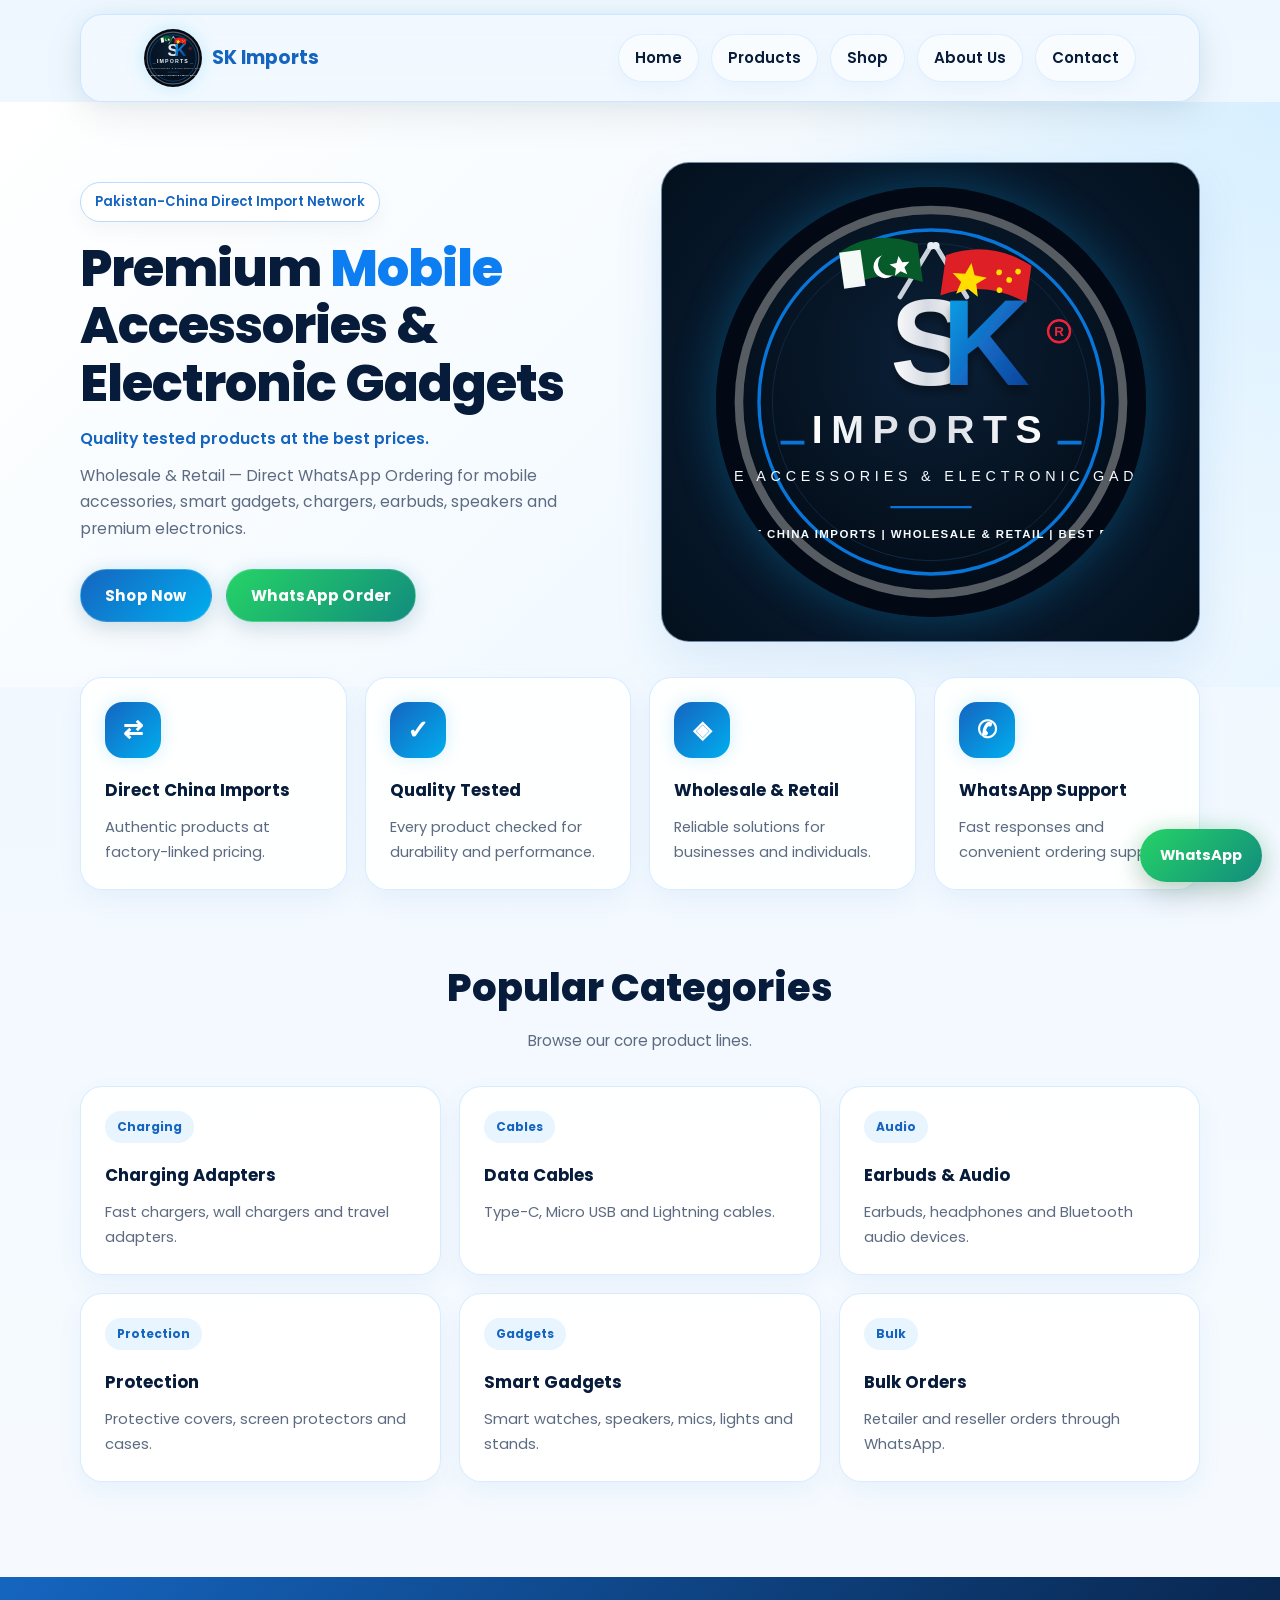
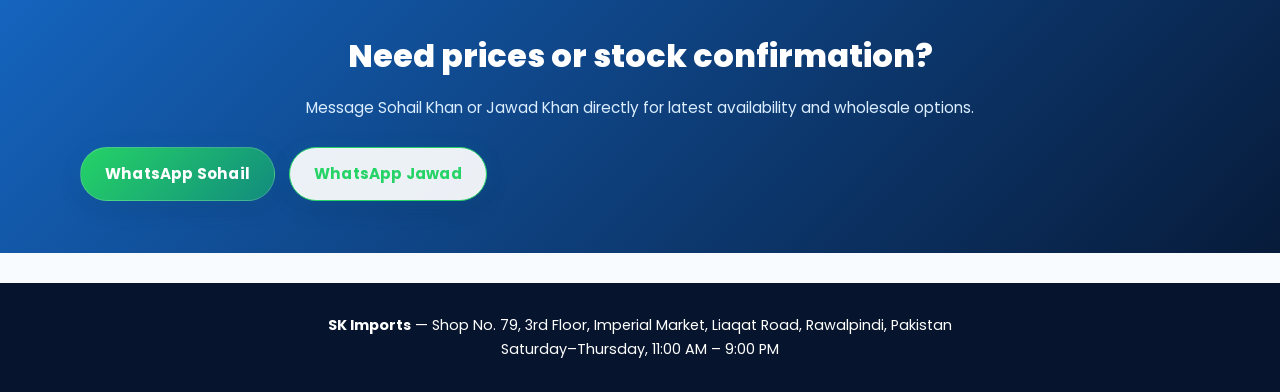
==== commit ec13ac09: "Use professional simplified logo asset" ====
--- a/index.html
+++ b/index.html
@@ -14,7 +14,7 @@
   <header class="site-header">
     <div class="container nav-wrap">
       <a class="brand" href="index.html">
-        <span class="brand-mark">SK</span>
+        <img src="assets/images/logo.svg" alt="SK Imports" style="width:58px;height:58px;border-radius:50%;object-fit:cover;box-shadow:0 0 20px rgba(0,174,239,.2)">
         <span>SK Imports</span>
       </a>
       <button class="menu-btn" id="menuBtn">Menu</button>
@@ -22,7 +22,7 @@
         <a href="index.html">Home</a>
         <a href="products.html">Products</a>
         <a href="shop.html">Shop</a>
-        <a href="about.html">About</a>
+        <a href="about.html">About Us</a>
         <a href="contact.html">Contact</a>
       </nav>
     </div>
@@ -33,53 +33,25 @@
       <div class="container hero-grid">
         <div class="hero-text">
           <div class="badge">Pakistan-China Direct Import Network</div>
-          <h1>Premium Mobile Accessories & Electronic Gadgets</h1>
-          <p class="hero-subtitle">Direct China Imports | Wholesale & Retail | WhatsApp Ordering</p>
-          <p>SK Imports provides quality-tested chargers, cables, earbuds, covers, smart watches, speakers and accessories for retail, wholesale and direct WhatsApp ordering in Rawalpindi and Islamabad.</p>
+          <h1>Premium <span style="color:#0d7df2">Mobile</span><br>Accessories &<br>Electronic Gadgets</h1>
+          <p class="hero-subtitle">Quality tested products at the best prices.</p>
+          <p>Wholesale & Retail — Direct WhatsApp Ordering for mobile accessories, smart gadgets, chargers, earbuds, speakers and premium electronics.</p>
           <div class="hero-actions">
             <a class="btn primary" href="shop.html">Shop Now</a>
             <a class="btn whatsapp" href="https://wa.me/923073342017?text=Hello%20SK%20Imports!%20I%20want%20to%20place%20an%20order." target="_blank">WhatsApp Order</a>
           </div>
         </div>
-        <div class="hero-card logo-panel">
-          <svg class="hero-logo svg-logo" viewBox="0 0 600 600" role="img" aria-label="SK Imports logo">
-            <defs>
-              <linearGradient id="blueGlow" x1="0" x2="1" y1="0" y2="1"><stop offset="0" stop-color="#06224a"/><stop offset=".55" stop-color="#1565C0"/><stop offset="1" stop-color="#00AEEF"/></linearGradient>
-              <linearGradient id="silver" x1="0" x2="1"><stop offset="0" stop-color="#f7fbff"/><stop offset=".5" stop-color="#c7d5e9"/><stop offset="1" stop-color="#ffffff"/></linearGradient>
-              <filter id="shadow"><feDropShadow dx="0" dy="14" stdDeviation="10" flood-color="#001b3d" flood-opacity=".35"/></filter>
-            </defs>
-            <circle cx="300" cy="300" r="286" fill="#071B3A" stroke="#e6f4ff" stroke-width="10"/>
-            <circle cx="300" cy="300" r="258" fill="none" stroke="#00AEEF" stroke-width="8" opacity=".8"/>
-            <circle cx="300" cy="300" r="229" fill="none" stroke="#1565C0" stroke-width="3" opacity=".7"/>
-            <g transform="translate(142 64)">
-              <path d="M0 16 C60 -6 98 2 145 28 L145 84 C93 52 47 48 0 70 Z" fill="#075b2a"/>
-              <rect x="0" y="16" width="38" height="54" fill="#fff" opacity=".95"/>
-              <circle cx="78" cy="48" r="20" fill="#fff"/>
-              <circle cx="86" cy="45" r="20" fill="#075b2a"/>
-              <path d="M100 31 l5 11 12 1-9 8 3 12-11-6-10 6 2-12-8-8 12-1z" fill="#fff"/>
-            </g>
-            <g transform="translate(318 64)">
-              <path d="M0 28 C48 2 95 -4 150 18 L150 75 C92 56 47 59 0 86 Z" fill="#de1f26"/>
-              <path d="M42 25 l7 17 18 1-14 11 5 18-16-10-16 10 5-18-14-11 18-1z" fill="#ffde00"/>
-              <circle cx="92" cy="35" r="5" fill="#ffde00"/><circle cx="112" cy="48" r="5" fill="#ffde00"/><circle cx="96" cy="65" r="5" fill="#ffde00"/><circle cx="125" cy="30" r="5" fill="#ffde00"/>
-            </g>
-            <path d="M300 96 L300 165" stroke="#dbe8f7" stroke-width="8" stroke-linecap="round"/>
-            <path d="M250 116 L350 116" stroke="#dbe8f7" stroke-width="6" stroke-linecap="round" opacity=".8"/>
-            <text x="300" y="270" text-anchor="middle" font-size="148" font-weight="900" font-family="Poppins, Arial" fill="url(#silver)" filter="url(#shadow)">SK</text>
-            <text x="300" y="355" text-anchor="middle" font-size="64" font-weight="900" font-family="Poppins, Arial" fill="url(#blueGlow)">IMPORTS</text>
-            <text x="300" y="397" text-anchor="middle" font-size="22" font-weight="700" font-family="Poppins, Arial" fill="#ffffff">MOBILE ACCESSORIES & ELECTRONIC GADGETS</text>
-            <g fill="#00AEEF" opacity=".9"><circle cx="145" cy="454" r="18"/><rect x="210" y="438" width="34" height="48" rx="8"/><rect x="286" y="438" width="28" height="50" rx="5"/><circle cx="380" cy="462" r="22"/><rect x="440" y="438" width="40" height="52" rx="9"/></g>
-            <text x="300" y="526" text-anchor="middle" font-size="24" font-weight="800" font-family="Poppins, Arial" fill="#ffffff">SOHAIL KHAN & TEAM</text>
-          </svg>
+        <div class="hero-card logo-panel" style="background:radial-gradient(circle at center,#0f2744,#03101d)">
+          <img class="hero-logo" src="assets/images/logo.svg" alt="SK Imports Professional Logo" />
         </div>
       </div>
     </section>
 
     <section class="features container">
-      <div class="feature-card"><div class="feature-symbol import-symbol"></div><h3>Direct Imports</h3><p>Products sourced from China suppliers and manufacturers.</p></div>
-      <div class="feature-card"><div class="feature-symbol quality-symbol"></div><h3>Quality Tested</h3><p>Practical product checking before customer delivery.</p></div>
-      <div class="feature-card"><div class="feature-symbol trade-symbol"></div><h3>Wholesale & Retail</h3><p>Suitable for retailers, resellers and individual buyers.</p></div>
-      <div class="feature-card"><div class="feature-symbol support-symbol"></div><h3>WhatsApp Support</h3><p>Fast inquiry, order confirmation and stock updates.</p></div>
+      <div class="feature-card"><div class="feature-symbol import-symbol"></div><h3>Direct China Imports</h3><p>Authentic products at factory-linked pricing.</p></div>
+      <div class="feature-card"><div class="feature-symbol quality-symbol"></div><h3>Quality Tested</h3><p>Every product checked for durability and performance.</p></div>
+      <div class="feature-card"><div class="feature-symbol trade-symbol"></div><h3>Wholesale & Retail</h3><p>Reliable solutions for businesses and individuals.</p></div>
+      <div class="feature-card"><div class="feature-symbol support-symbol"></div><h3>WhatsApp Support</h3><p>Fast responses and convenient ordering support.</p></div>
     </section>
 
     <section class="container section">
@@ -113,10 +85,11 @@
 
   <footer class="footer">
     <div class="container">
-      <p><b>SK Imports</b> - Shop No. 79, 3rd Floor, Imperial Market, Liaqat Road, Rawalpindi, Pakistan</p>
-      <p>Saturday-Thursday, 11:00 AM - 9:00 PM</p>
+      <p><b>SK Imports</b> — Shop No. 79, 3rd Floor, Imperial Market, Liaqat Road, Rawalpindi, Pakistan</p>
+      <p>Saturday–Thursday, 11:00 AM – 9:00 PM</p>
     </div>
   </footer>
+
   <script src="assets/js/script.js"></script>
 </body>
 </html>
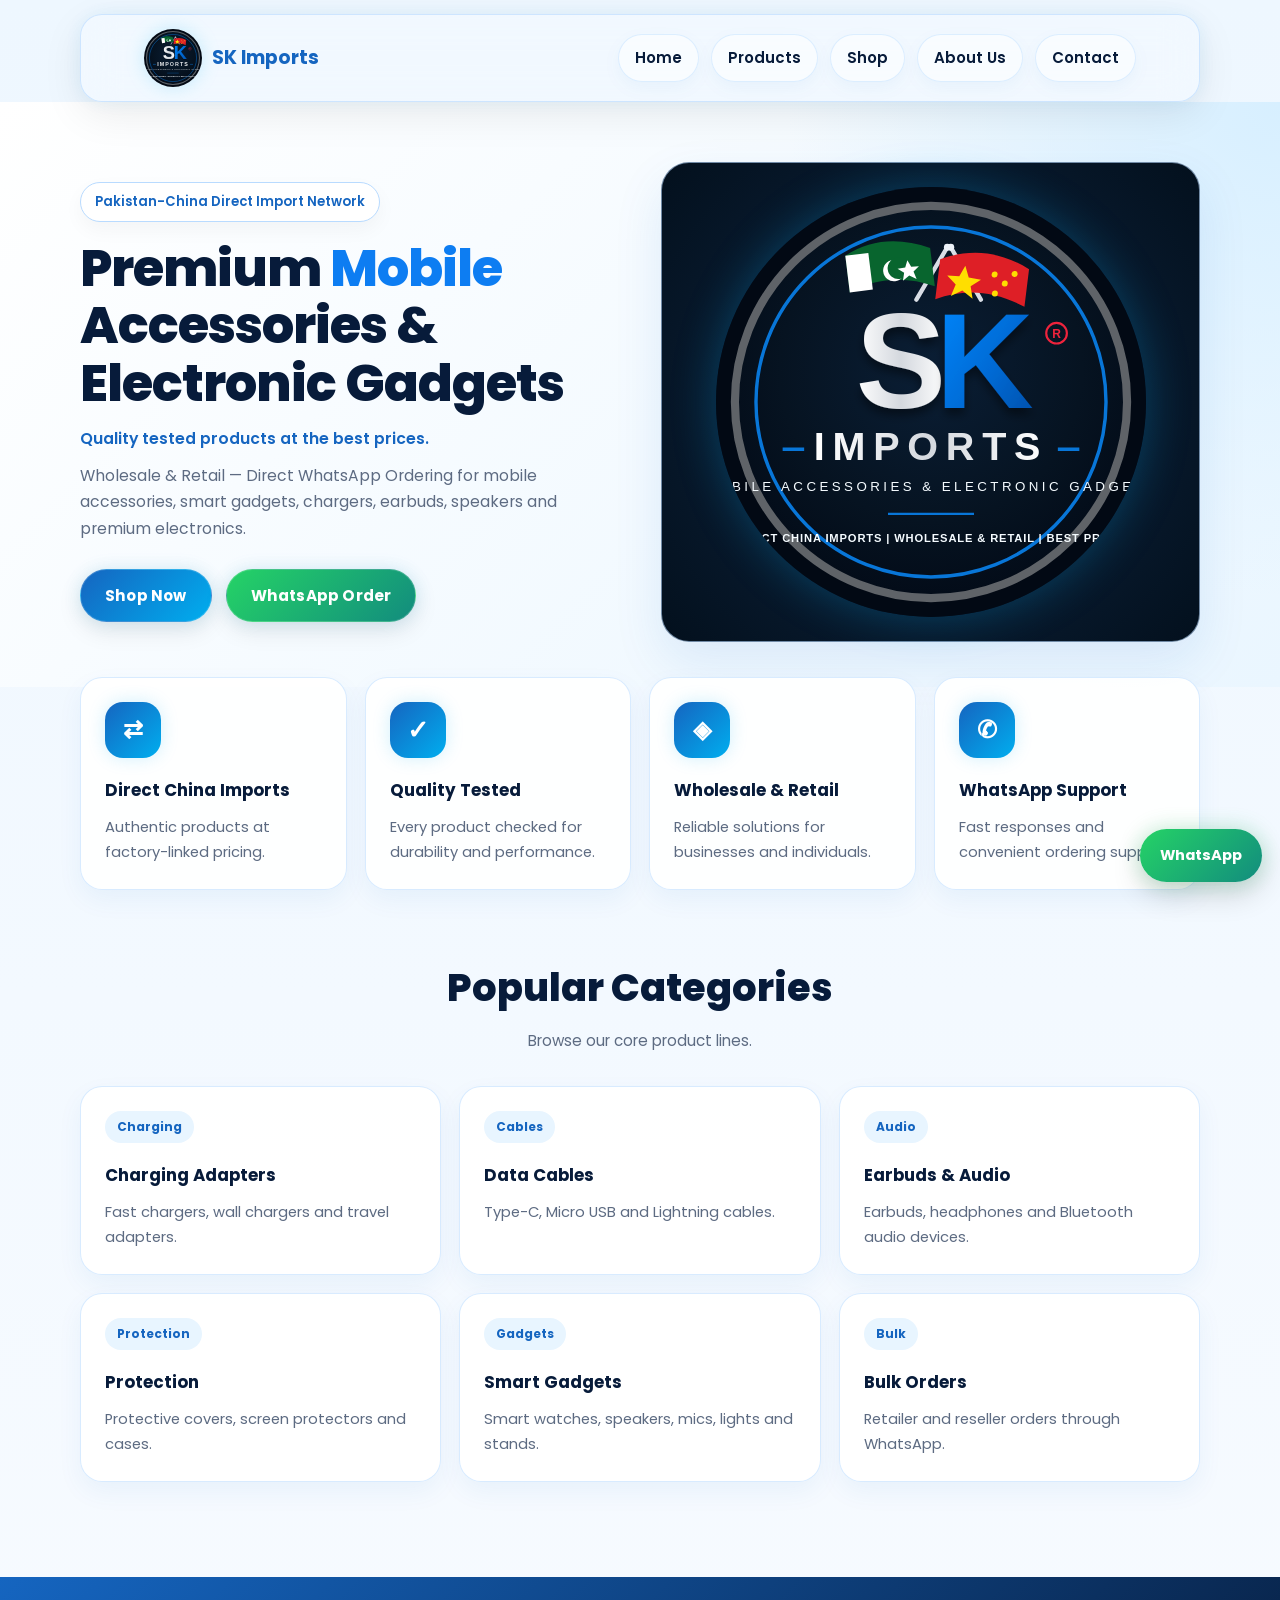
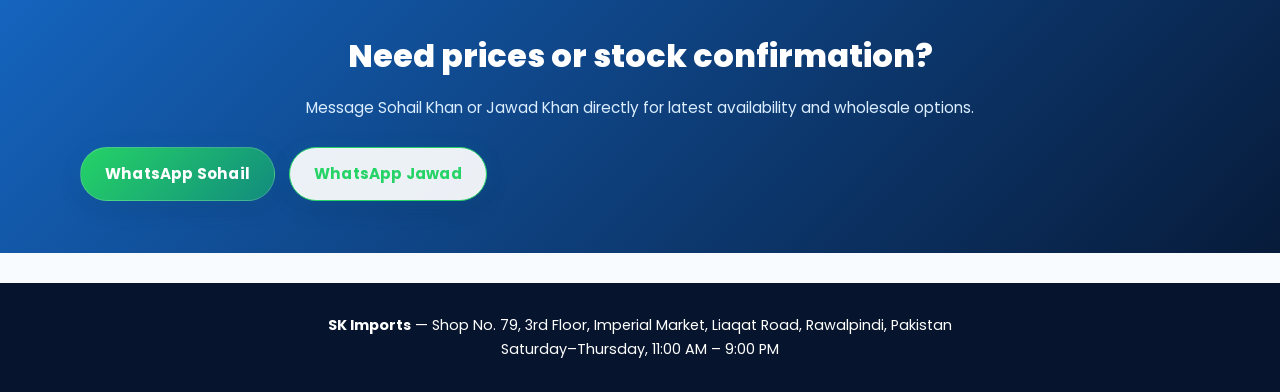
==== commit 8a661c7b: "Force update homepage to final logo asset" ====
--- a/index.html
+++ b/index.html
@@ -1,95 +1,95 @@
 <!DOCTYPE html>
 <html lang="en">
 <head>
-  <meta charset="UTF-8" />
-  <meta name="viewport" content="width=device-width, initial-scale=1.0" />
-  <title>SK Imports | Mobile Accessories & Electronic Gadgets</title>
-  <meta name="description" content="SK Imports Rawalpindi - direct China imports of mobile accessories, electronic gadgets, chargers, cables, earbuds, smart watches and wholesale products." />
-  <link rel="preconnect" href="https://fonts.googleapis.com" />
-  <link rel="preconnect" href="https://fonts.gstatic.com" crossorigin />
-  <link href="https://fonts.googleapis.com/css2?family=Poppins:wght@400;500;600;700;800&display=swap" rel="stylesheet" />
-  <link rel="stylesheet" href="assets/css/style.css" />
+<meta charset="UTF-8" />
+<meta name="viewport" content="width=device-width, initial-scale=1.0" />
+<title>SK Imports | Mobile Accessories & Electronic Gadgets</title>
+<meta name="description" content="SK Imports Rawalpindi - direct China imports of mobile accessories, electronic gadgets, chargers, cables, earbuds, smart watches and wholesale products." />
+<link rel="preconnect" href="https://fonts.googleapis.com" />
+<link rel="preconnect" href="https://fonts.gstatic.com" crossorigin />
+<link href="https://fonts.googleapis.com/css2?family=Poppins:wght@400;500;600;700;800&display=swap" rel="stylesheet" />
+<link rel="stylesheet" href="assets/css/style.css" />
 </head>
 <body>
-  <header class="site-header">
-    <div class="container nav-wrap">
-      <a class="brand" href="index.html">
-        <img src="assets/images/logo.svg" alt="SK Imports" style="width:58px;height:58px;border-radius:50%;object-fit:cover;box-shadow:0 0 20px rgba(0,174,239,.2)">
-        <span>SK Imports</span>
-      </a>
-      <button class="menu-btn" id="menuBtn">Menu</button>
-      <nav class="nav" id="nav">
-        <a href="index.html">Home</a>
-        <a href="products.html">Products</a>
-        <a href="shop.html">Shop</a>
-        <a href="about.html">About Us</a>
-        <a href="contact.html">Contact</a>
-      </nav>
-    </div>
-  </header>
+<header class="site-header">
+<div class="container nav-wrap">
+<a class="brand" href="index.html">
+<img src="assets/images/sk-imports-final-logo.svg?v=2" alt="SK Imports" style="width:58px;height:58px;border-radius:50%;object-fit:cover;box-shadow:0 0 20px rgba(0,174,239,.2)">
+<span>SK Imports</span>
+</a>
+<button class="menu-btn" id="menuBtn">Menu</button>
+<nav class="nav" id="nav">
+<a href="index.html">Home</a>
+<a href="products.html">Products</a>
+<a href="shop.html">Shop</a>
+<a href="about.html">About Us</a>
+<a href="contact.html">Contact</a>
+</nav>
+</div>
+</header>
 
-  <main>
-    <section class="hero">
-      <div class="container hero-grid">
-        <div class="hero-text">
-          <div class="badge">Pakistan-China Direct Import Network</div>
-          <h1>Premium <span style="color:#0d7df2">Mobile</span><br>Accessories &<br>Electronic Gadgets</h1>
-          <p class="hero-subtitle">Quality tested products at the best prices.</p>
-          <p>Wholesale & Retail — Direct WhatsApp Ordering for mobile accessories, smart gadgets, chargers, earbuds, speakers and premium electronics.</p>
-          <div class="hero-actions">
-            <a class="btn primary" href="shop.html">Shop Now</a>
-            <a class="btn whatsapp" href="https://wa.me/923073342017?text=Hello%20SK%20Imports!%20I%20want%20to%20place%20an%20order." target="_blank">WhatsApp Order</a>
-          </div>
-        </div>
-        <div class="hero-card logo-panel" style="background:radial-gradient(circle at center,#0f2744,#03101d)">
-          <img class="hero-logo" src="assets/images/logo.svg" alt="SK Imports Professional Logo" />
-        </div>
-      </div>
-    </section>
+<main>
+<section class="hero">
+<div class="container hero-grid">
+<div class="hero-text">
+<div class="badge">Pakistan-China Direct Import Network</div>
+<h1>Premium <span style="color:#0d7df2">Mobile</span><br>Accessories &<br>Electronic Gadgets</h1>
+<p class="hero-subtitle">Quality tested products at the best prices.</p>
+<p>Wholesale & Retail — Direct WhatsApp Ordering for mobile accessories, smart gadgets, chargers, earbuds, speakers and premium electronics.</p>
+<div class="hero-actions">
+<a class="btn primary" href="shop.html">Shop Now</a>
+<a class="btn whatsapp" href="https://wa.me/923073342017?text=Hello%20SK%20Imports!%20I%20want%20to%20place%20an%20order." target="_blank">WhatsApp Order</a>
+</div>
+</div>
+<div class="hero-card logo-panel" style="background:radial-gradient(circle at center,#0f2744,#03101d)">
+<img class="hero-logo" src="assets/images/sk-imports-final-logo.svg?v=2" alt="SK Imports Official Logo" />
+</div>
+</div>
+</section>
 
-    <section class="features container">
-      <div class="feature-card"><div class="feature-symbol import-symbol"></div><h3>Direct China Imports</h3><p>Authentic products at factory-linked pricing.</p></div>
-      <div class="feature-card"><div class="feature-symbol quality-symbol"></div><h3>Quality Tested</h3><p>Every product checked for durability and performance.</p></div>
-      <div class="feature-card"><div class="feature-symbol trade-symbol"></div><h3>Wholesale & Retail</h3><p>Reliable solutions for businesses and individuals.</p></div>
-      <div class="feature-card"><div class="feature-symbol support-symbol"></div><h3>WhatsApp Support</h3><p>Fast responses and convenient ordering support.</p></div>
-    </section>
+<section class="features container">
+<div class="feature-card"><div class="feature-symbol import-symbol"></div><h3>Direct China Imports</h3><p>Authentic products at factory-linked pricing.</p></div>
+<div class="feature-card"><div class="feature-symbol quality-symbol"></div><h3>Quality Tested</h3><p>Every product checked for durability and performance.</p></div>
+<div class="feature-card"><div class="feature-symbol trade-symbol"></div><h3>Wholesale & Retail</h3><p>Reliable solutions for businesses and individuals.</p></div>
+<div class="feature-card"><div class="feature-symbol support-symbol"></div><h3>WhatsApp Support</h3><p>Fast responses and convenient ordering support.</p></div>
+</section>
 
-    <section class="container section">
-      <div class="section-head">
-        <h2>Popular Categories</h2>
-        <p>Browse our core product lines.</p>
-      </div>
-      <div class="category-grid">
-        <a class="category-card" href="shop.html#chargers"><span class="category-label">Charging</span><h3>Charging Adapters</h3><p>Fast chargers, wall chargers and travel adapters.</p></a>
-        <a class="category-card" href="shop.html#cables"><span class="category-label">Cables</span><h3>Data Cables</h3><p>Type-C, Micro USB and Lightning cables.</p></a>
-        <a class="category-card" href="shop.html#audio"><span class="category-label">Audio</span><h3>Earbuds & Audio</h3><p>Earbuds, headphones and Bluetooth audio devices.</p></a>
-        <a class="category-card" href="shop.html#protection"><span class="category-label">Protection</span><h3>Protection</h3><p>Protective covers, screen protectors and cases.</p></a>
-        <a class="category-card" href="shop.html#gadgets"><span class="category-label">Gadgets</span><h3>Smart Gadgets</h3><p>Smart watches, speakers, mics, lights and stands.</p></a>
-        <a class="category-card" href="shop.html#bulk"><span class="category-label">Bulk</span><h3>Bulk Orders</h3><p>Retailer and reseller orders through WhatsApp.</p></a>
-      </div>
-    </section>
+<section class="container section">
+<div class="section-head">
+<h2>Popular Categories</h2>
+<p>Browse our core product lines.</p>
+</div>
+<div class="category-grid">
+<a class="category-card" href="shop.html#chargers"><span class="category-label">Charging</span><h3>Charging Adapters</h3><p>Fast chargers, wall chargers and travel adapters.</p></a>
+<a class="category-card" href="shop.html#cables"><span class="category-label">Cables</span><h3>Data Cables</h3><p>Type-C, Micro USB and Lightning cables.</p></a>
+<a class="category-card" href="shop.html#audio"><span class="category-label">Audio</span><h3>Earbuds & Audio</h3><p>Earbuds, headphones and Bluetooth audio devices.</p></a>
+<a class="category-card" href="shop.html#protection"><span class="category-label">Protection</span><h3>Protection</h3><p>Protective covers, screen protectors and cases.</p></a>
+<a class="category-card" href="shop.html#gadgets"><span class="category-label">Gadgets</span><h3>Smart Gadgets</h3><p>Smart watches, speakers, mics, lights and stands.</p></a>
+<a class="category-card" href="shop.html#bulk"><span class="category-label">Bulk</span><h3>Bulk Orders</h3><p>Retailer and reseller orders through WhatsApp.</p></a>
+</div>
+</section>
 
-    <section class="cta">
-      <div class="container cta-box">
-        <h2>Need prices or stock confirmation?</h2>
-        <p>Message Sohail Khan or Jawad Khan directly for latest availability and wholesale options.</p>
-        <div class="hero-actions">
-          <a class="btn whatsapp" href="https://wa.me/923073342017?text=Hello%20Sohail%20Khan!%20Please%20share%20SK%20Imports%20product%20details." target="_blank">WhatsApp Sohail</a>
-          <a class="btn whatsapp outline-green" href="https://wa.me/923275238548?text=Hello%20Jawad%20Khan!%20Please%20share%20SK%20Imports%20product%20details." target="_blank">WhatsApp Jawad</a>
-        </div>
-      </div>
-    </section>
-  </main>
+<section class="cta">
+<div class="container cta-box">
+<h2>Need prices or stock confirmation?</h2>
+<p>Message Sohail Khan or Jawad Khan directly for latest availability and wholesale options.</p>
+<div class="hero-actions">
+<a class="btn whatsapp" href="https://wa.me/923073342017?text=Hello%20Sohail%20Khan!%20Please%20share%20SK%20Imports%20product%20details." target="_blank">WhatsApp Sohail</a>
+<a class="btn whatsapp outline-green" href="https://wa.me/923275238548?text=Hello%20Jawad%20Khan!%20Please%20share%20SK%20Imports%20product%20details." target="_blank">WhatsApp Jawad</a>
+</div>
+</div>
+</section>
+</main>
 
-  <a class="floating-wa" href="https://wa.me/923073342017?text=Hello%20SK%20Imports!%20I%20want%20to%20order." target="_blank">WhatsApp</a>
+<a class="floating-wa" href="https://wa.me/923073342017?text=Hello%20SK%20Imports!%20I%20want%20to%20order." target="_blank">WhatsApp</a>
 
-  <footer class="footer">
-    <div class="container">
-      <p><b>SK Imports</b> — Shop No. 79, 3rd Floor, Imperial Market, Liaqat Road, Rawalpindi, Pakistan</p>
-      <p>Saturday–Thursday, 11:00 AM – 9:00 PM</p>
-    </div>
-  </footer>
+<footer class="footer">
+<div class="container">
+<p><b>SK Imports</b> — Shop No. 79, 3rd Floor, Imperial Market, Liaqat Road, Rawalpindi, Pakistan</p>
+<p>Saturday–Thursday, 11:00 AM – 9:00 PM</p>
+</div>
+</footer>
 
-  <script src="assets/js/script.js"></script>
+<script src="assets/js/script.js"></script>
 </body>
 </html>
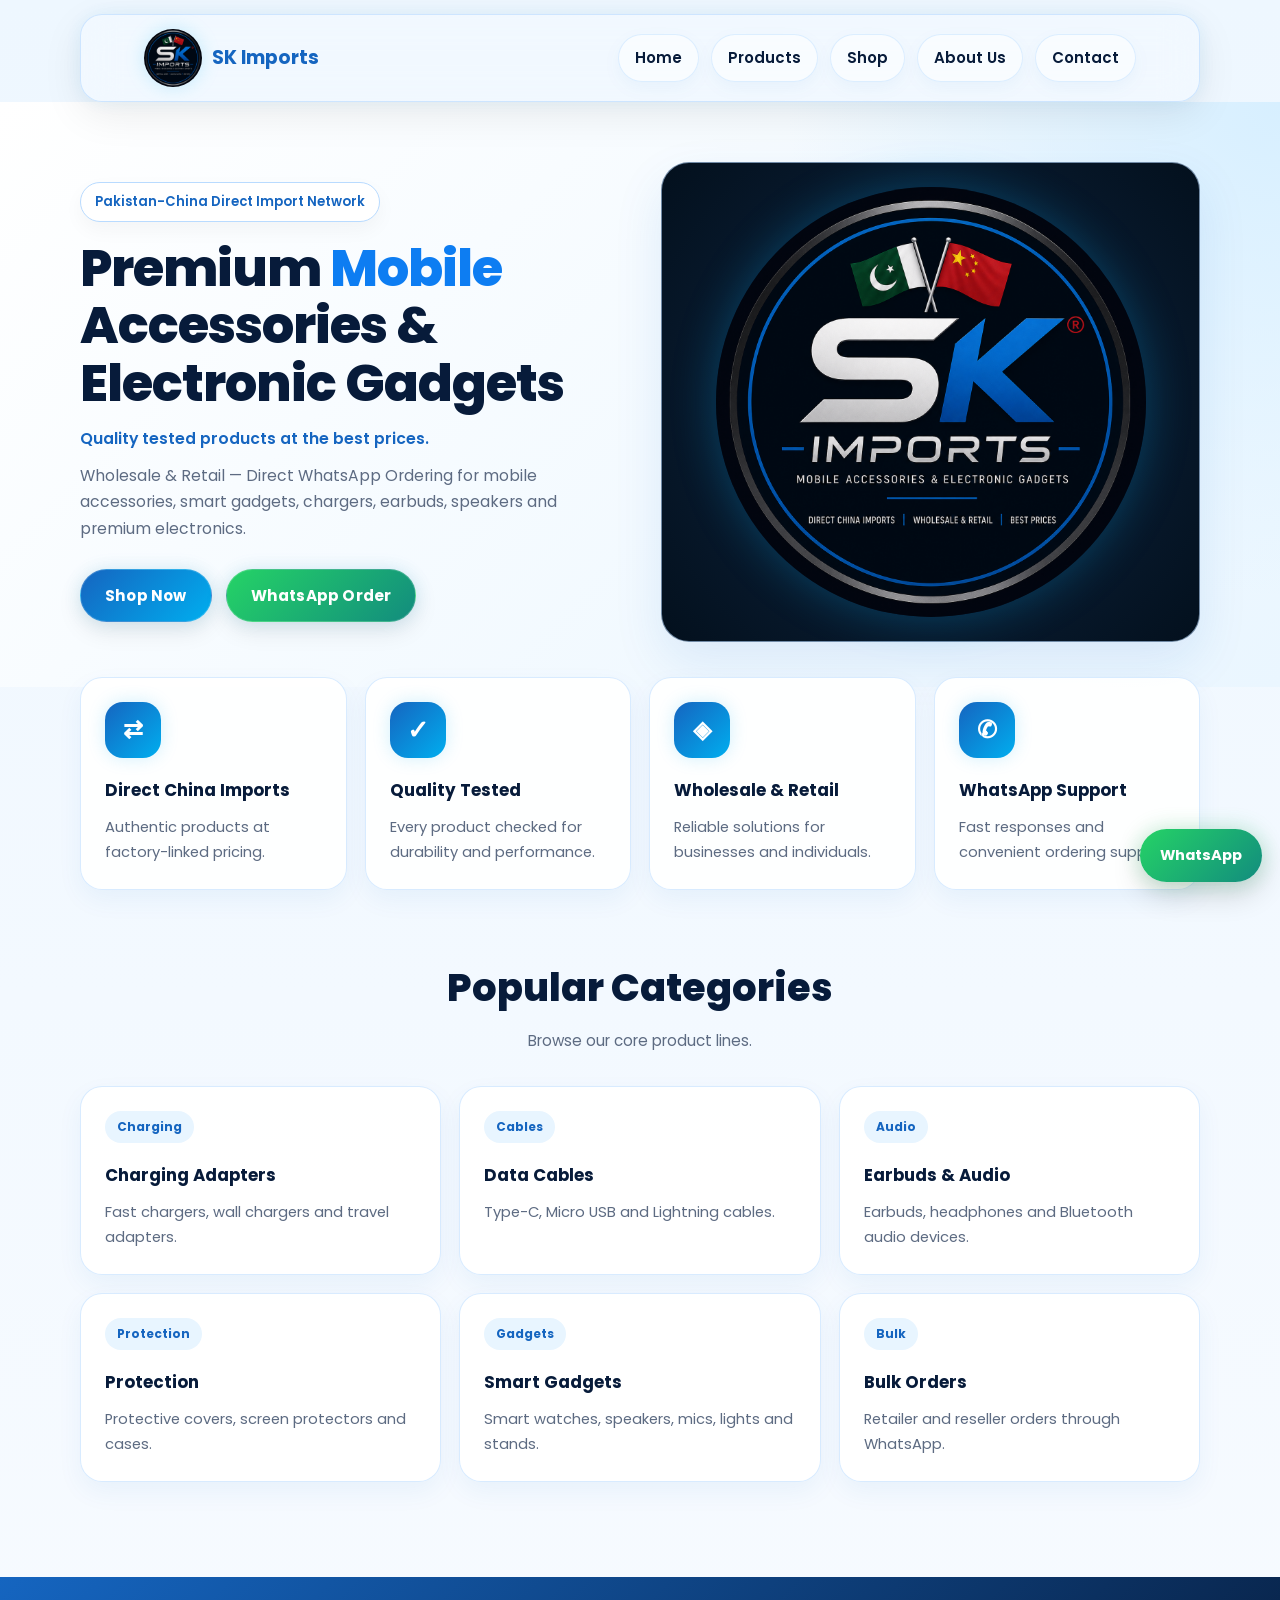
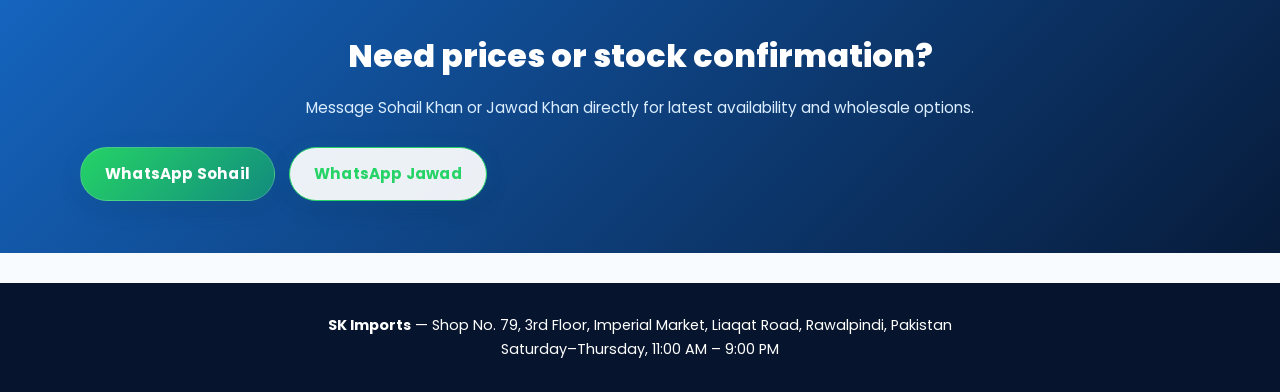
==== commit cd0dabf2: "Replace old SVG logo references with official PNG logo" ====
--- a/index.html
+++ b/index.html
@@ -14,7 +14,7 @@
 <header class="site-header">
 <div class="container nav-wrap">
 <a class="brand" href="index.html">
-<img src="assets/images/sk-imports-final-logo.svg?v=2" alt="SK Imports" style="width:58px;height:58px;border-radius:50%;object-fit:cover;box-shadow:0 0 20px rgba(0,174,239,.2)">
+<img src="assets/images/logo.png?v=3" alt="SK Imports" style="width:58px;height:58px;border-radius:50%;object-fit:cover;box-shadow:0 0 20px rgba(0,174,239,.2)">
 <span>SK Imports</span>
 </a>
 <button class="menu-btn" id="menuBtn">Menu</button>
@@ -42,7 +42,7 @@
 </div>
 </div>
 <div class="hero-card logo-panel" style="background:radial-gradient(circle at center,#0f2744,#03101d)">
-<img class="hero-logo" src="assets/images/sk-imports-final-logo.svg?v=2" alt="SK Imports Official Logo" />
+<img class="hero-logo" src="assets/images/logo.png?v=3" alt="SK Imports Official Logo" />
 </div>
 </div>
 </section>
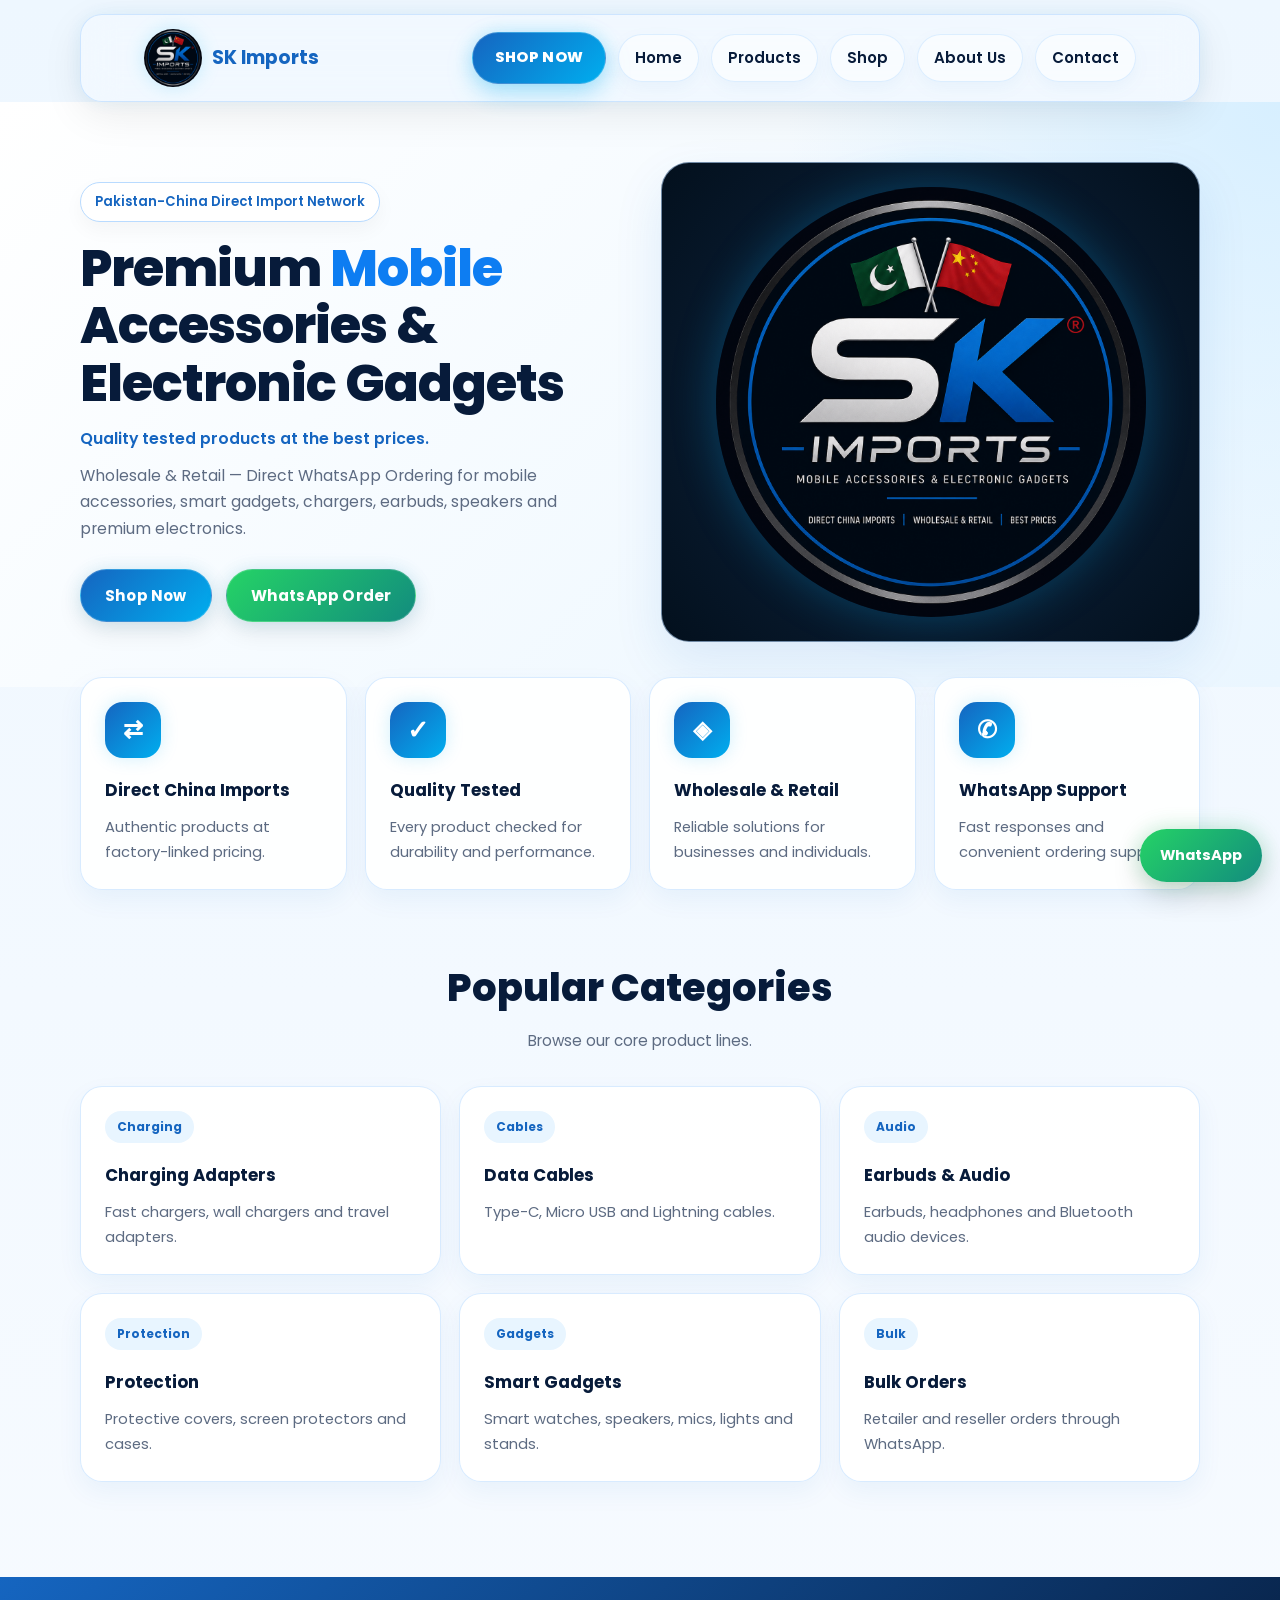
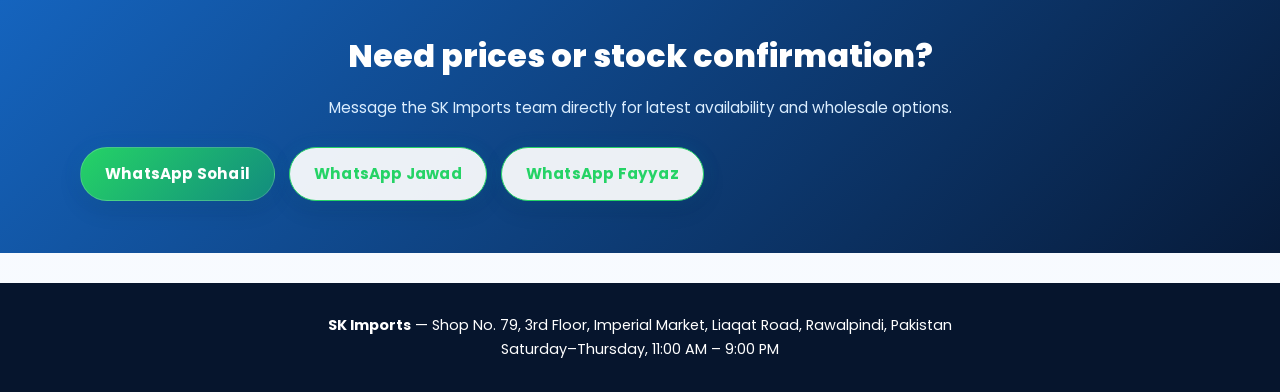
==== commit 766ba228: "Implement mobile-first Shop Now header layout" ====
--- a/index.html
+++ b/index.html
@@ -17,7 +17,12 @@
 <img src="assets/images/logo.png?v=3" alt="SK Imports" style="width:58px;height:58px;border-radius:50%;object-fit:cover;box-shadow:0 0 20px rgba(0,174,239,.2)">
 <span>SK Imports</span>
 </a>
-<button class="menu-btn" id="menuBtn">Menu</button>
+
+<div class="header-actions">
+<a class="shop-now-btn" href="shop.html">SHOP NOW</a>
+<button class="menu-btn" id="menuBtn">MENU</button>
+</div>
+
 <nav class="nav" id="nav">
 <a href="index.html">Home</a>
 <a href="products.html">Products</a>
@@ -38,7 +43,7 @@
 <p>Wholesale & Retail — Direct WhatsApp Ordering for mobile accessories, smart gadgets, chargers, earbuds, speakers and premium electronics.</p>
 <div class="hero-actions">
 <a class="btn primary" href="shop.html">Shop Now</a>
-<a class="btn whatsapp" href="https://wa.me/923073342017?text=Hello%20SK%20Imports!%20I%20want%20to%20place%20an%20order." target="_blank">WhatsApp Order</a>
+<a class="btn whatsapp" href="https://wa.me/923068079441?text=Hello%20SK%20Imports!%20I%20want%20to%20place%20an%20order." target="_blank">WhatsApp Order</a>
 </div>
 </div>
 <div class="hero-card logo-panel" style="background:radial-gradient(circle at center,#0f2744,#03101d)">
@@ -72,16 +77,17 @@
 <section class="cta">
 <div class="container cta-box">
 <h2>Need prices or stock confirmation?</h2>
-<p>Message Sohail Khan or Jawad Khan directly for latest availability and wholesale options.</p>
+<p>Message the SK Imports team directly for latest availability and wholesale options.</p>
 <div class="hero-actions">
-<a class="btn whatsapp" href="https://wa.me/923073342017?text=Hello%20Sohail%20Khan!%20Please%20share%20SK%20Imports%20product%20details." target="_blank">WhatsApp Sohail</a>
-<a class="btn whatsapp outline-green" href="https://wa.me/923275238548?text=Hello%20Jawad%20Khan!%20Please%20share%20SK%20Imports%20product%20details." target="_blank">WhatsApp Jawad</a>
+<a class="btn whatsapp" href="https://wa.me/923073342017" target="_blank">WhatsApp Sohail</a>
+<a class="btn whatsapp outline-green" href="https://wa.me/923275238548" target="_blank">WhatsApp Jawad</a>
+<a class="btn whatsapp outline-green" href="https://wa.me/923068079441" target="_blank">WhatsApp Fayyaz</a>
 </div>
 </div>
 </section>
 </main>
 
-<a class="floating-wa" href="https://wa.me/923073342017?text=Hello%20SK%20Imports!%20I%20want%20to%20order." target="_blank">WhatsApp</a>
+<a class="floating-wa" href="https://wa.me/923068079441?text=Hello%20SK%20Imports!%20I%20want%20to%20order." target="_blank">WhatsApp</a>
 
 <footer class="footer">
 <div class="container">
--- a/assets/css/style.css
+++ b/assets/css/style.css
@@ -14,13 +14,16 @@
 a{text-decoration:none;color:inherit}
 .container{width:min(1120px,92%);margin:auto}
 .site-header{position:sticky;top:14px;z-index:999;width:min(1120px,92%);margin:14px auto 0;background:rgba(255,255,255,.22);backdrop-filter:blur(18px);border:1px solid rgba(185,219,255,.65);border-radius:22px;box-shadow:0 12px 40px rgba(0,0,0,.08),0 0 20px rgba(0,174,239,.08)}
-.nav-wrap{display:flex;justify-content:space-between;align-items:center;padding:14px 18px}
-.brand{display:flex;align-items:center;gap:10px;font-weight:700;color:var(--primary);font-size:1.18rem}
-.brand-mark{background:linear-gradient(135deg,var(--primary),var(--accent));color:white;padding:8px 10px;border-radius:14px;box-shadow:0 0 18px rgba(0,174,239,.28)}
+.nav-wrap{display:flex;justify-content:space-between;align-items:center;padding:14px 18px;gap:12px}
+.brand{display:flex;align-items:center;gap:10px;font-weight:700;color:var(--primary);font-size:1.18rem;flex-shrink:0}
+.header-actions{display:flex;align-items:center;gap:12px;margin-left:auto}
+.shop-now-btn{display:inline-flex;align-items:center;justify-content:center;padding:12px 22px;border-radius:999px;font-weight:800;font-size:.92rem;letter-spacing:.3px;background:linear-gradient(135deg,#1565C0,#00AEEF);color:#fff;box-shadow:0 10px 26px rgba(0,174,239,.28),0 0 18px rgba(0,174,239,.18);transition:all .35s ease;border:1px solid rgba(255,255,255,.2);animation:floatGlow 3s ease-in-out infinite}
+.shop-now-btn:hover{transform:translateY(-3px) scale(1.03)}
+@keyframes floatGlow{0%{transform:translateY(0)}50%{transform:translateY(-3px)}100%{transform:translateY(0)}}
 .nav{display:flex;gap:12px;align-items:center}
 .nav a{font-weight:600;font-size:.94rem;color:var(--dark);padding:10px 16px;border-radius:999px;background:rgba(255,255,255,.5);border:1px solid rgba(185,219,255,.45);box-shadow:0 6px 18px rgba(21,101,192,.05);transition:all .3s ease}
 .nav a:hover{color:white;background:linear-gradient(135deg,#1565C0,#00AEEF);transform:translateY(-2px)}
-.menu-btn{display:none;background:linear-gradient(135deg,#1565C0,#00AEEF);color:white;border:0;border-radius:999px;padding:9px 14px;font-size:.95rem;font-weight:600}
+.menu-btn{display:none;background:linear-gradient(135deg,#1565C0,#00AEEF);color:white;border:0;border-radius:999px;padding:10px 16px;font-size:.92rem;font-weight:700;box-shadow:0 8px 22px rgba(0,174,239,.2)}
 .hero{background:radial-gradient(circle at top right,#d7efff,transparent 35%),linear-gradient(135deg,#ffffff,#eaf6ff);padding:60px 0 45px}
 .hero-grid{display:grid;grid-template-columns:1fr 1fr;gap:42px;align-items:center}
 .badge{display:inline-block;background:white;border:1px solid var(--line);padding:8px 14px;border-radius:999px;color:var(--primary);font-weight:600;font-size:.82rem;margin-bottom:18px;box-shadow:0 8px 20px rgba(0,0,0,.04)}
@@ -76,8 +79,12 @@
 .floating-wa:hover{transform:translateY(-4px) scale(1.03)}
 @media(max-width:850px){
 .site-header{top:8px;margin-top:8px}
+.nav-wrap{gap:8px}
+.brand span{display:none}
 .menu-btn{display:block}
-.nav{display:none;position:absolute;left:0;right:0;top:70px;background:rgba(255,255,255,.97);border:1px solid var(--line);border-radius:18px;padding:16px;flex-direction:column;align-items:stretch;box-shadow:0 16px 40px rgba(0,0,0,.12)}
+.header-actions{margin-left:auto;gap:8px}
+.shop-now-btn{padding:10px 16px;font-size:.84rem}
+.nav{display:none;position:absolute;left:0;right:0;top:78px;background:rgba(255,255,255,.97);border:1px solid var(--line);border-radius:18px;padding:16px;flex-direction:column;align-items:stretch;box-shadow:0 16px 40px rgba(0,0,0,.12)}
 .nav.show{display:flex}
 .nav a{text-align:center}
 .hero-grid,.product-list,.team-grid,.contact-grid{grid-template-columns:1fr}
